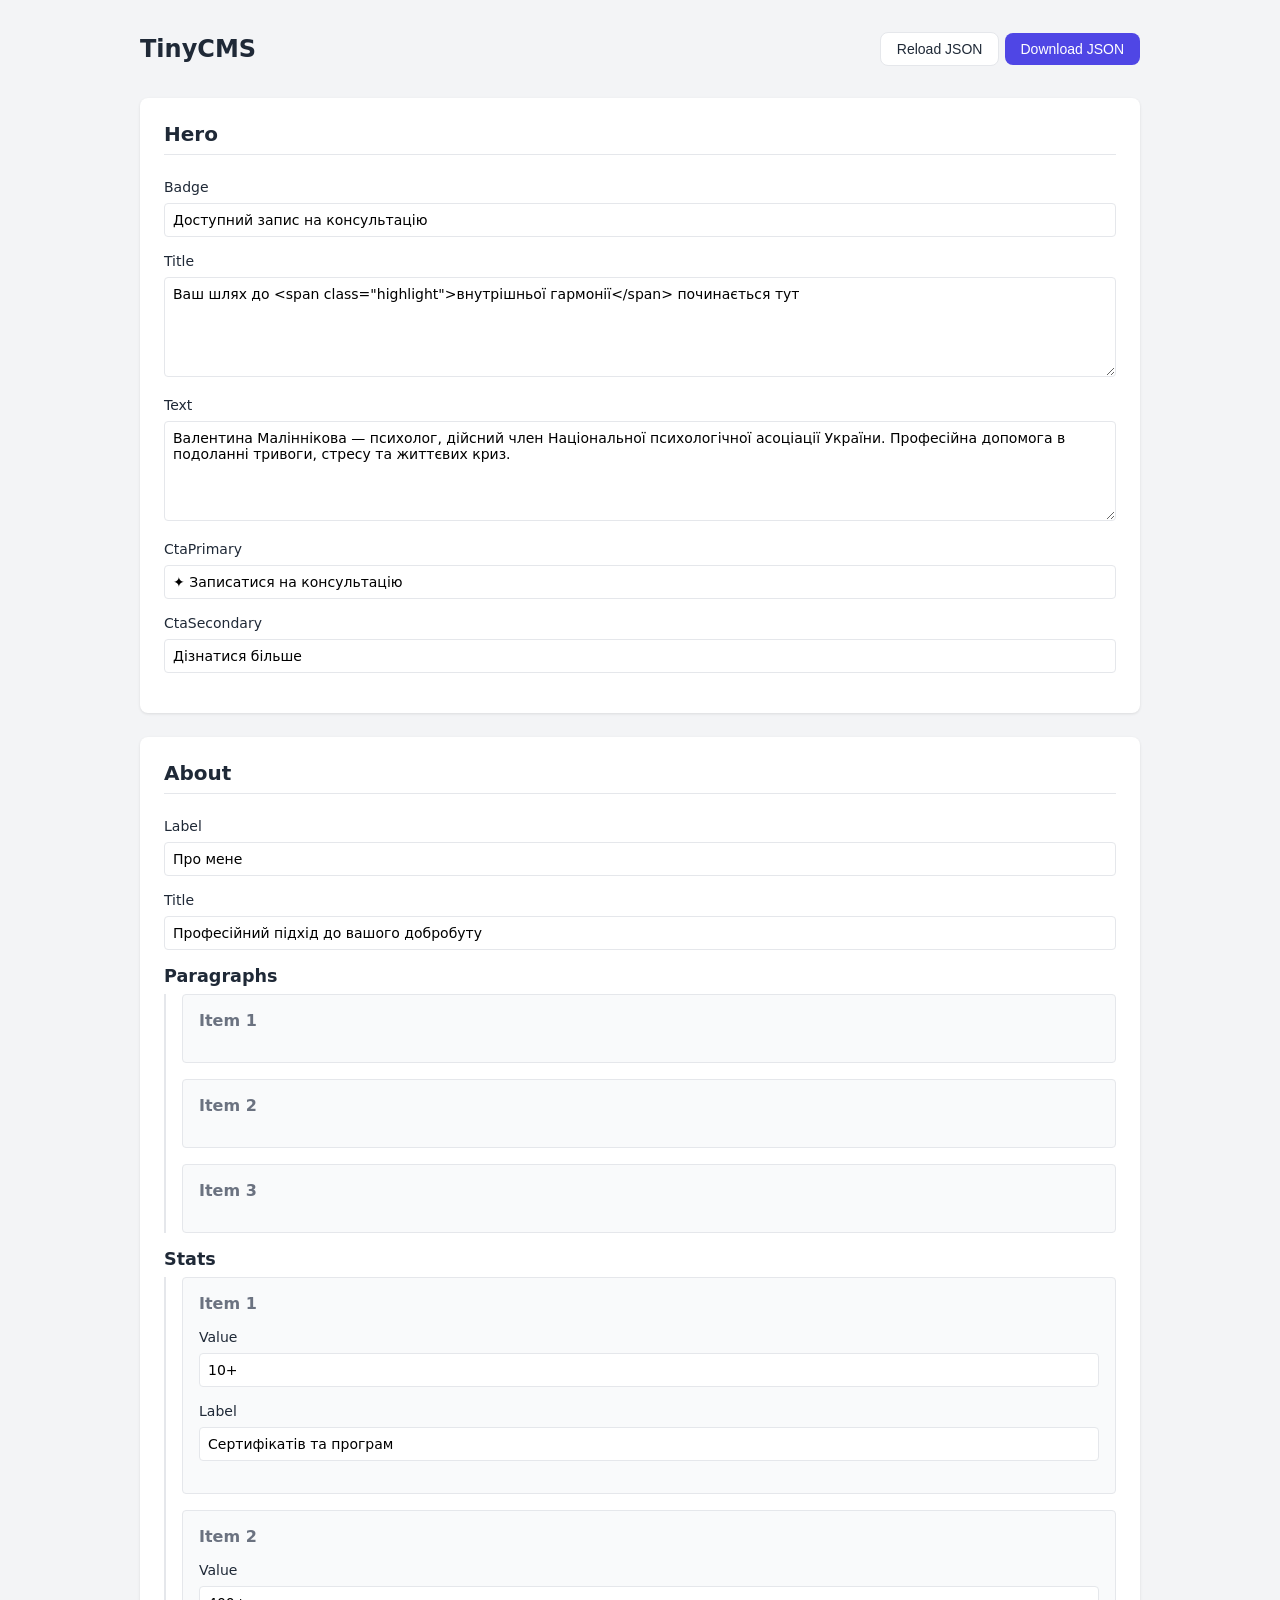
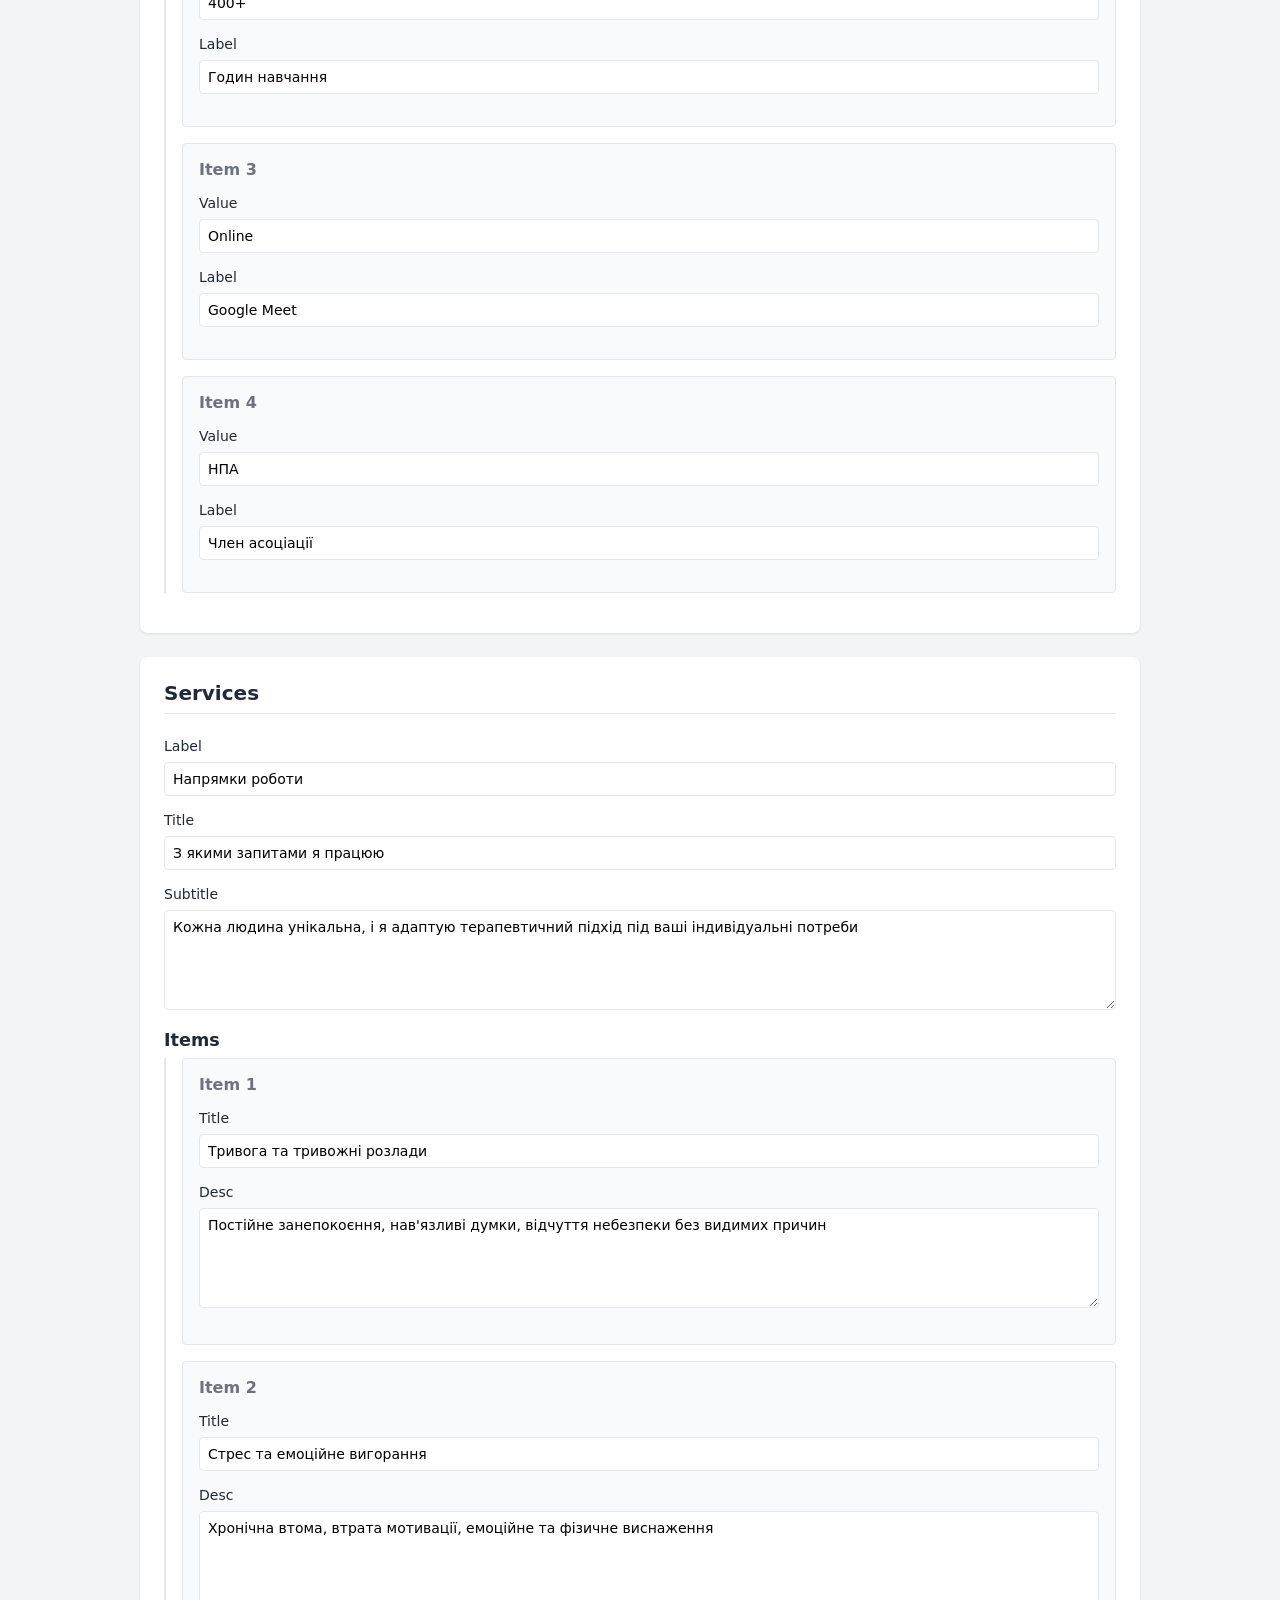
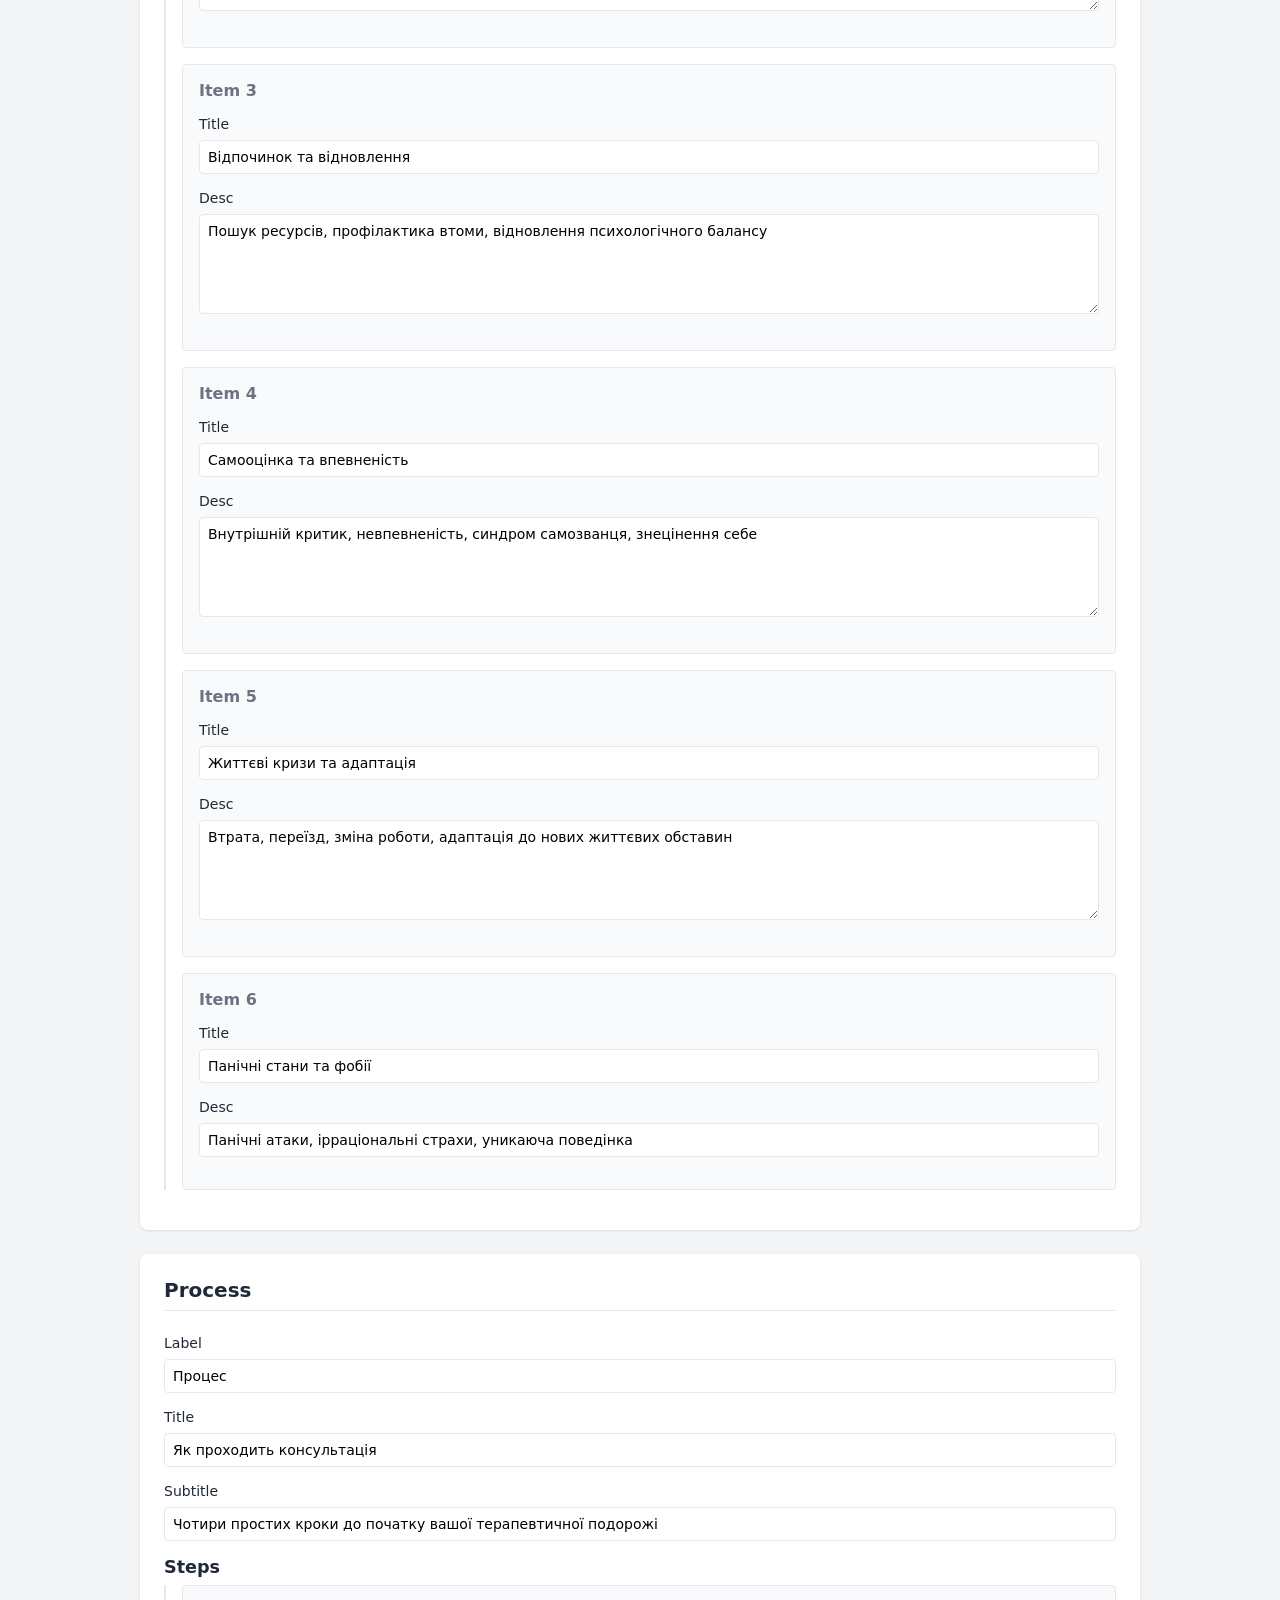
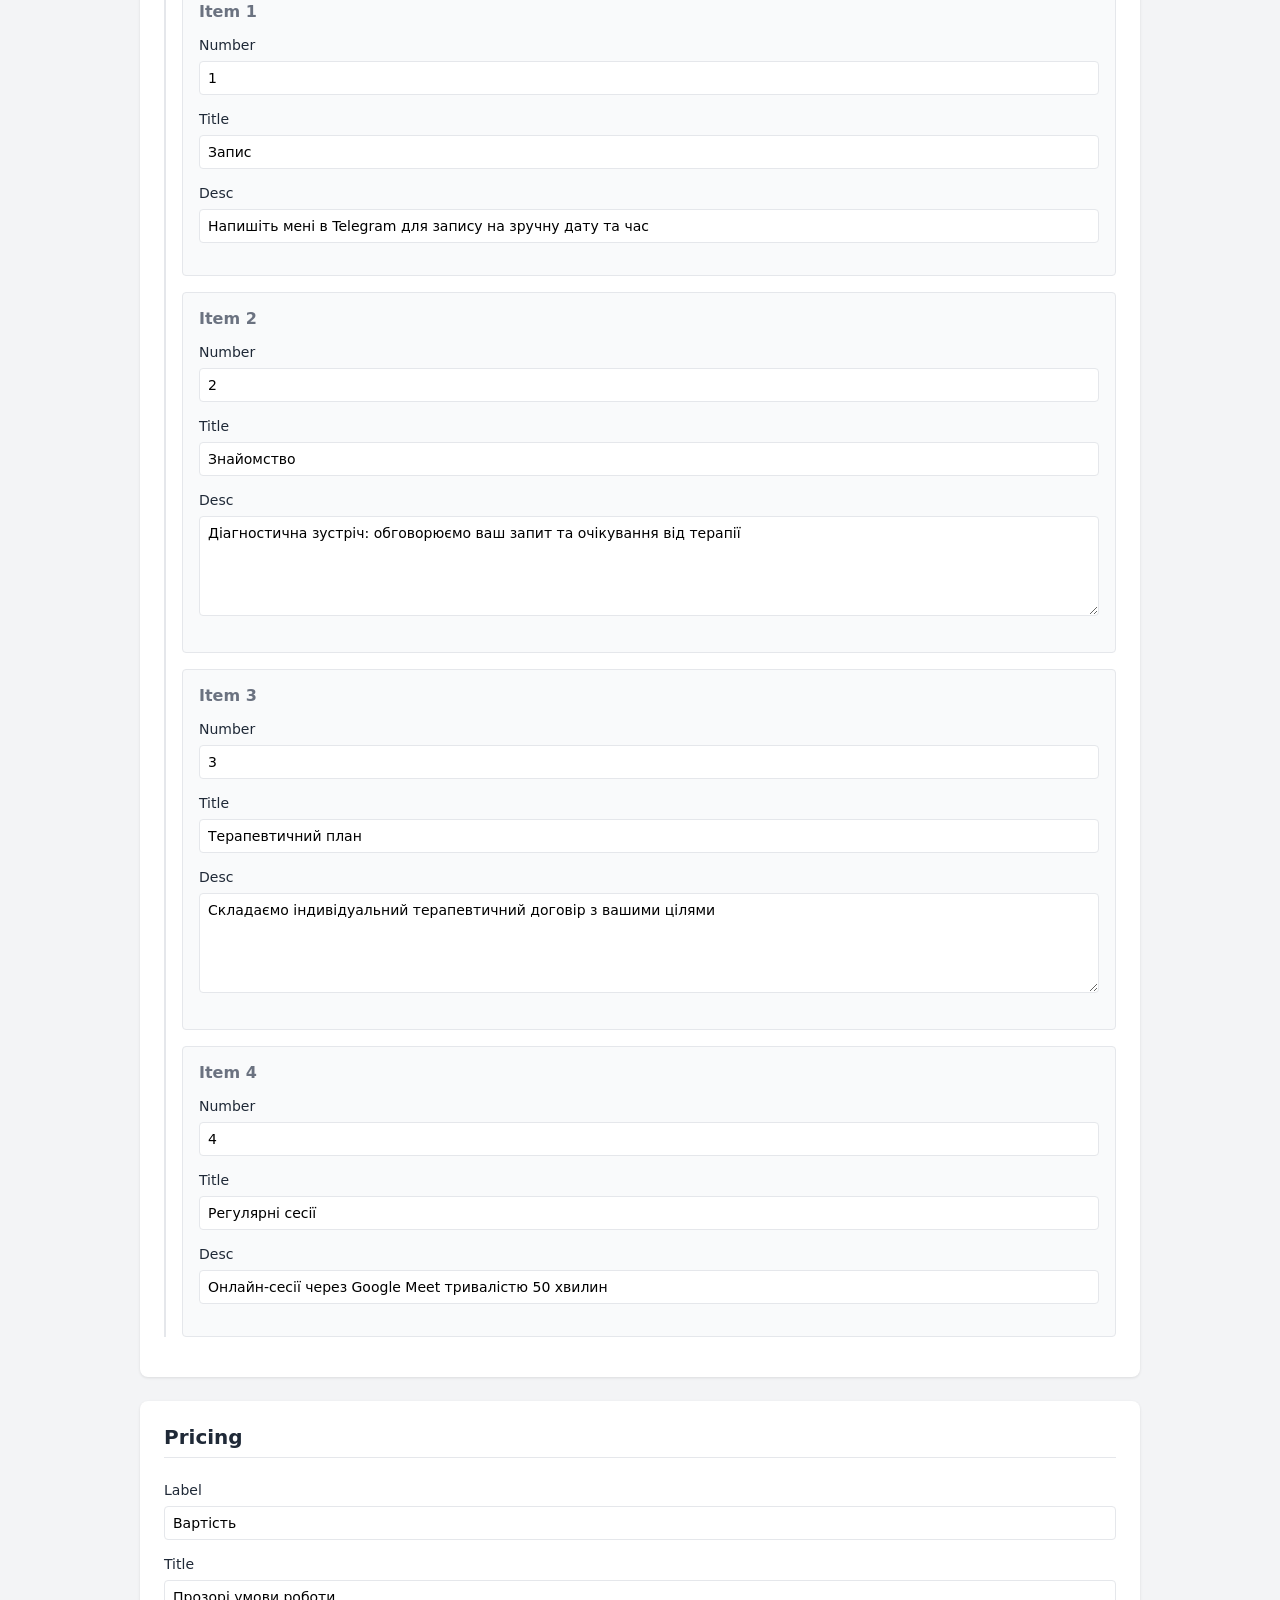
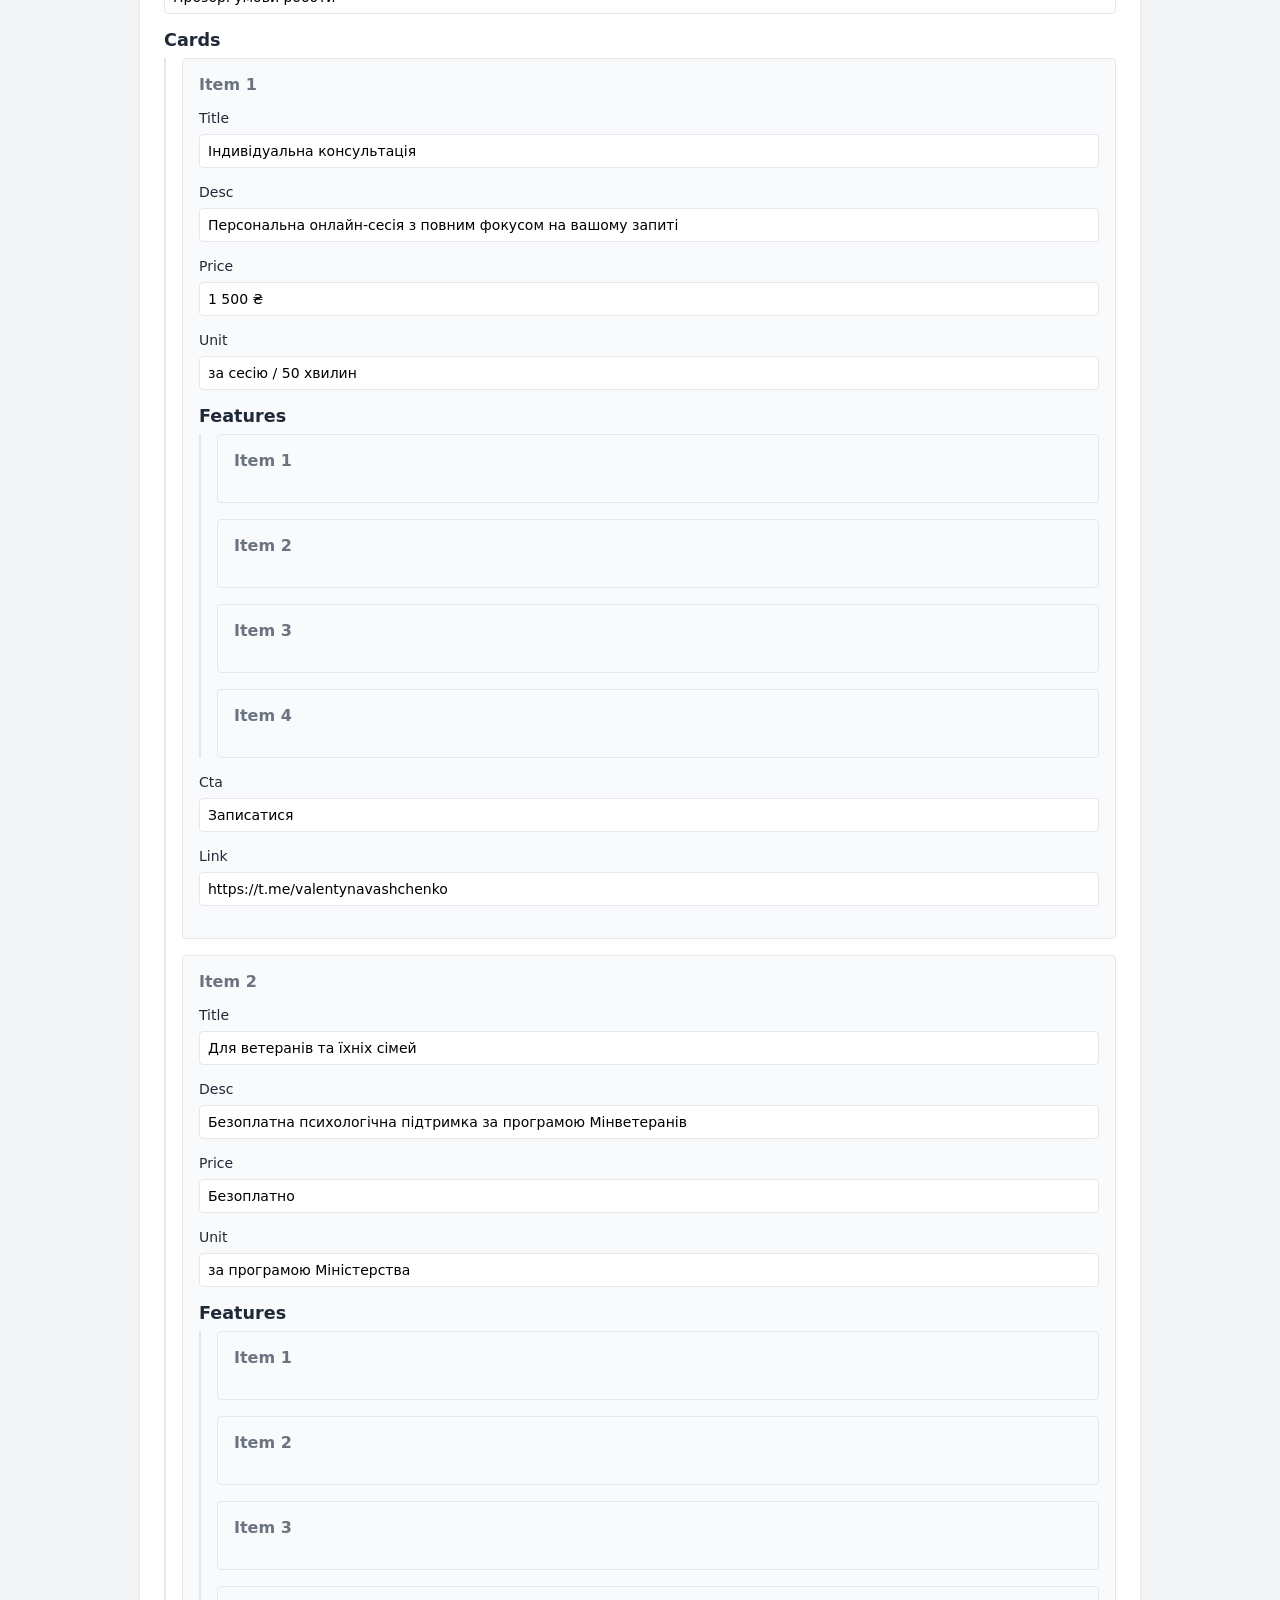
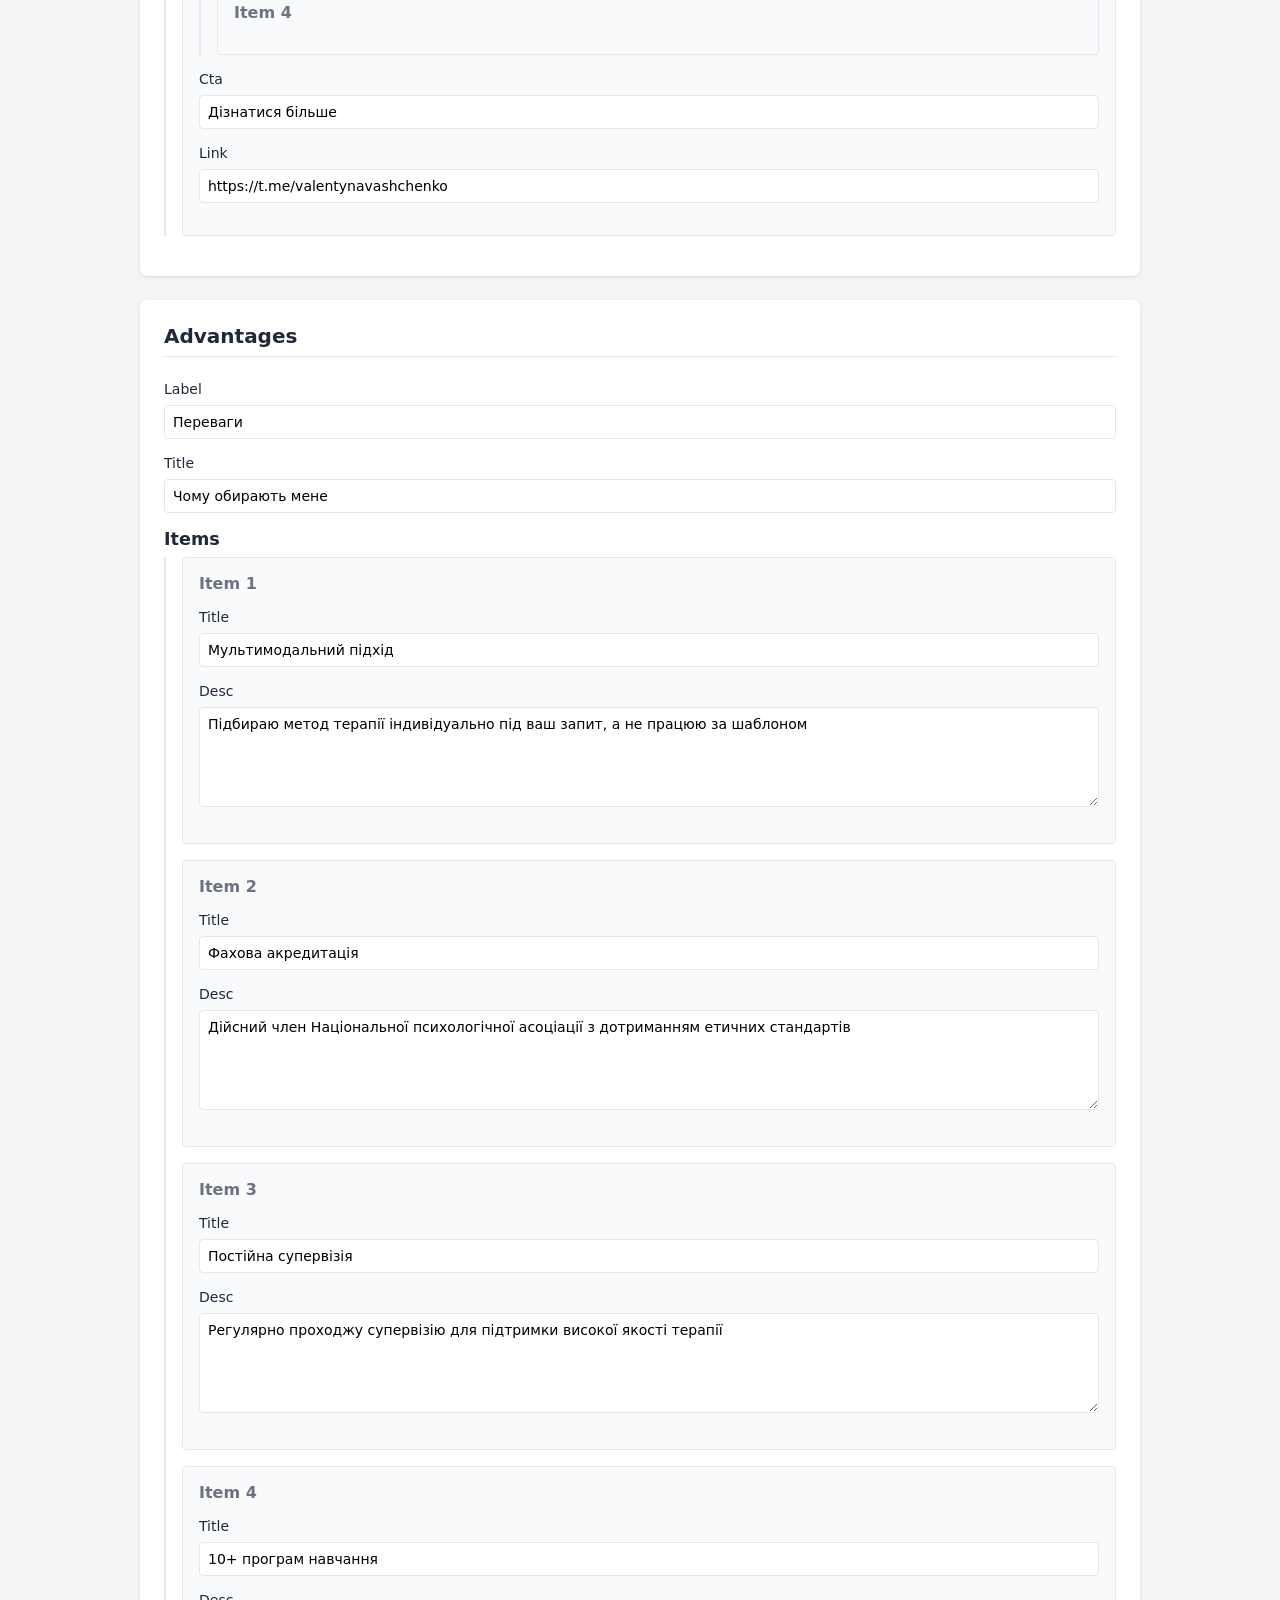
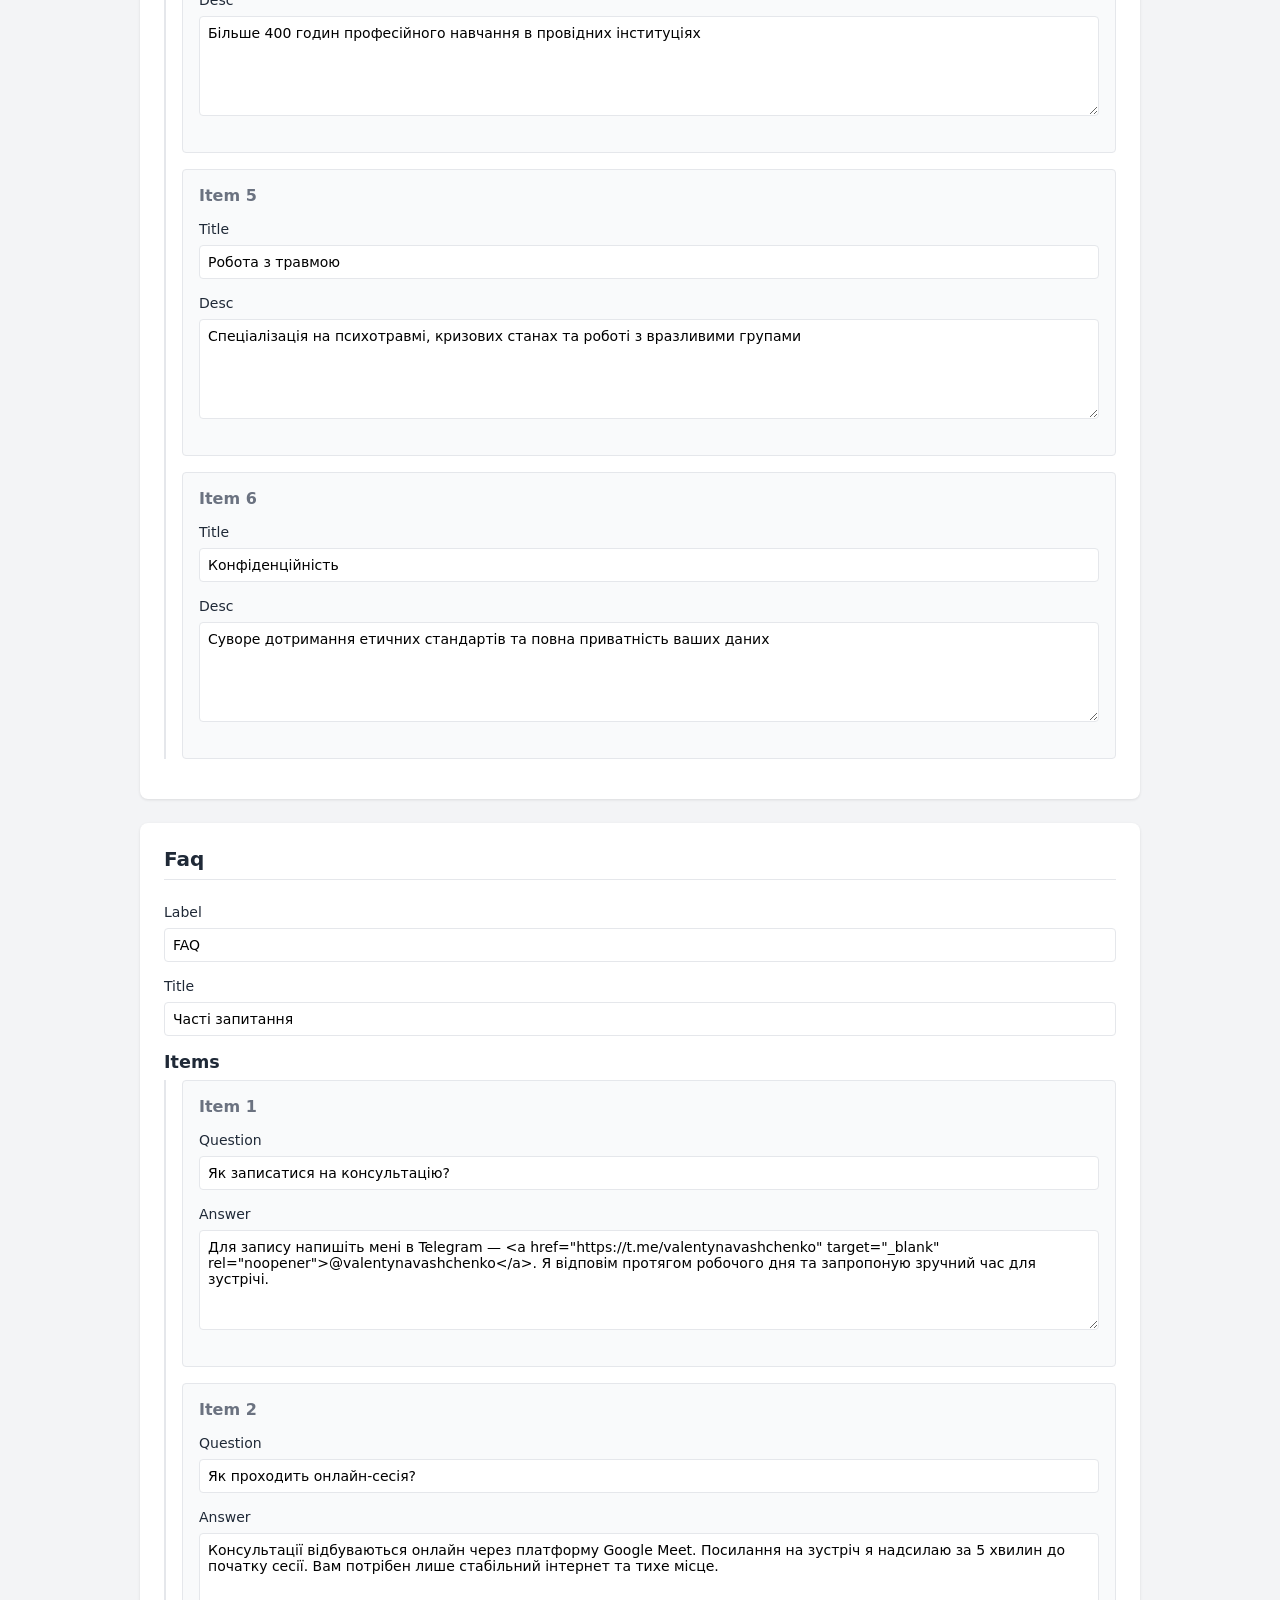
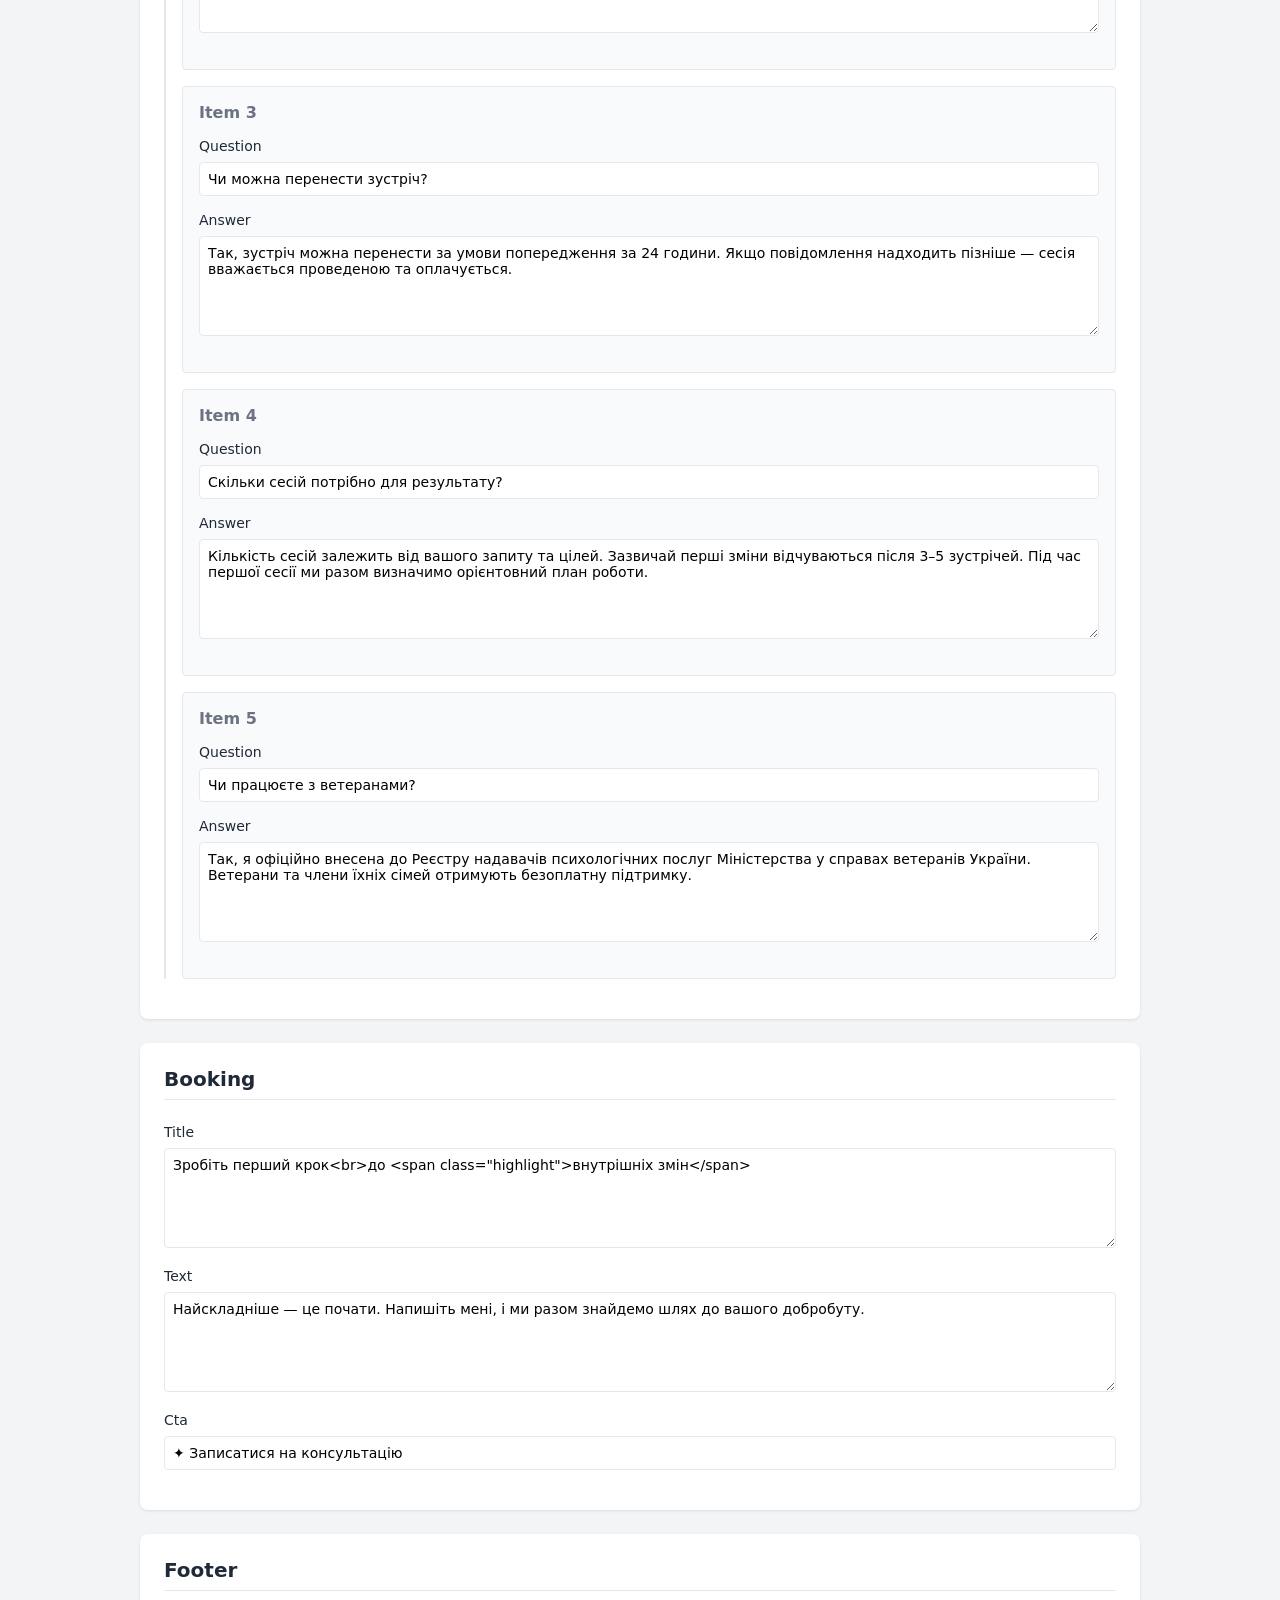
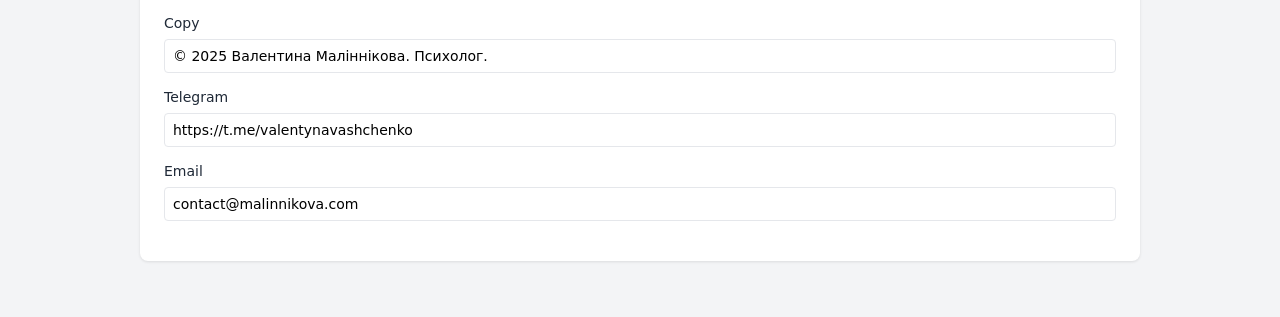
==== admin/index.html @ 7adc8af8 "feat: integrate TinyCMS and extract content to JSON" ====
<!DOCTYPE html>
<html lang="uk">

<head>
    <meta charset="UTF-8">
    <meta name="viewport" content="width=device-width, initial-scale=1.0">
    <title>CMS Admin Panel</title>
    <link rel="stylesheet" href="admin.css">
</head>

<body>
    <div class="admin-container">
        <header class="admin-header">
            <h1>TinyCMS</h1>
            <div class="actions">
                <button id="btnLoad" class="btn btn-secondary">Reload JSON</button>
                <button id="btnSave" class="btn btn-primary">Download JSON</button>
            </div>
        </header>

        <div id="editorContainer" class="editor-container">
            <div class="loader">Loading content...</div>
        </div>
    </div>

    <script src="admin.js"></script>
</body>

</html>
---- admin/admin.css ----
:root {
  --bg-color: #f3f4f6;
  --panel-bg: #ffffff;
  --text-main: #1f2937;
  --text-light: #6b7280;
  --primary: #4f46e5;
  --primary-hover: #4338ca;
  --border: #e5e7eb;
  --radius: 8px;
}

body {
  margin: 0;
  font-family: system-ui, -apple-system, sans-serif;
  background-color: var(--bg-color);
  color: var(--text-main);
}

.admin-container {
  max-width: 1000px;
  margin: 0 auto;
  padding: 2rem;
}

.admin-header {
  display: flex;
  justify-content: space-between;
  align-items: center;
  margin-bottom: 2rem;
}

.admin-header h1 {
  margin: 0;
  font-size: 1.5rem;
}

.btn {
  padding: 0.5rem 1rem;
  border: none;
  border-radius: var(--radius);
  font-size: 0.875rem;
  font-weight: 500;
  cursor: pointer;
  transition: all 0.2s;
}

.btn-primary {
  background-color: var(--primary);
  color: white;
}

.btn-primary:hover {
  background-color: var(--primary-hover);
}

.btn-secondary {
  background-color: white;
  border: 1px solid var(--border);
  color: var(--text-main);
}

.btn-secondary:hover {
  background-color: #f9fafb;
}

.editor-section {
  background: var(--panel-bg);
  border-radius: var(--radius);
  padding: 1.5rem;
  margin-bottom: 1.5rem;
  box-shadow: 0 1px 3px rgba(0,0,0,0.1);
}

.editor-section h2 {
  margin-top: 0;
  margin-bottom: 1.5rem;
  padding-bottom: 0.5rem;
  border-bottom: 1px solid var(--border);
  font-size: 1.25rem;
  text-transform: capitalize;
}

.form-group {
  margin-bottom: 1rem;
}

.form-group label {
  display: block;
  font-size: 0.875rem;
  font-weight: 500;
  margin-bottom: 0.5rem;
  color: var(--text-main);
  text-transform: capitalize;
}

.form-control {
  width: 100%;
  padding: 0.5rem;
  border: 1px solid var(--border);
  border-radius: 4px;
  font-family: inherit;
  font-size: 0.875rem;
  box-sizing: border-box;
}

.form-control:focus {
  outline: none;
  border-color: var(--primary);
  box-shadow: 0 0 0 2px rgba(79, 70, 229, 0.2);
}

textarea.form-control {
  min-height: 100px;
  resize: vertical;
}

.array-container {
  border-left: 2px solid var(--border);
  padding-left: 1rem;
  margin-bottom: 1rem;
}

.array-item {
  background: #f9fafb;
  padding: 1rem;
  border-radius: 4px;
  margin-bottom: 1rem;
  border: 1px solid var(--border);
}

.array-item h3 {
  margin-top: 0;
  font-size: 1rem;
  color: var(--text-light);
}

.loader {
  text-align: center;
  padding: 3rem;
  color: var(--text-light);
}
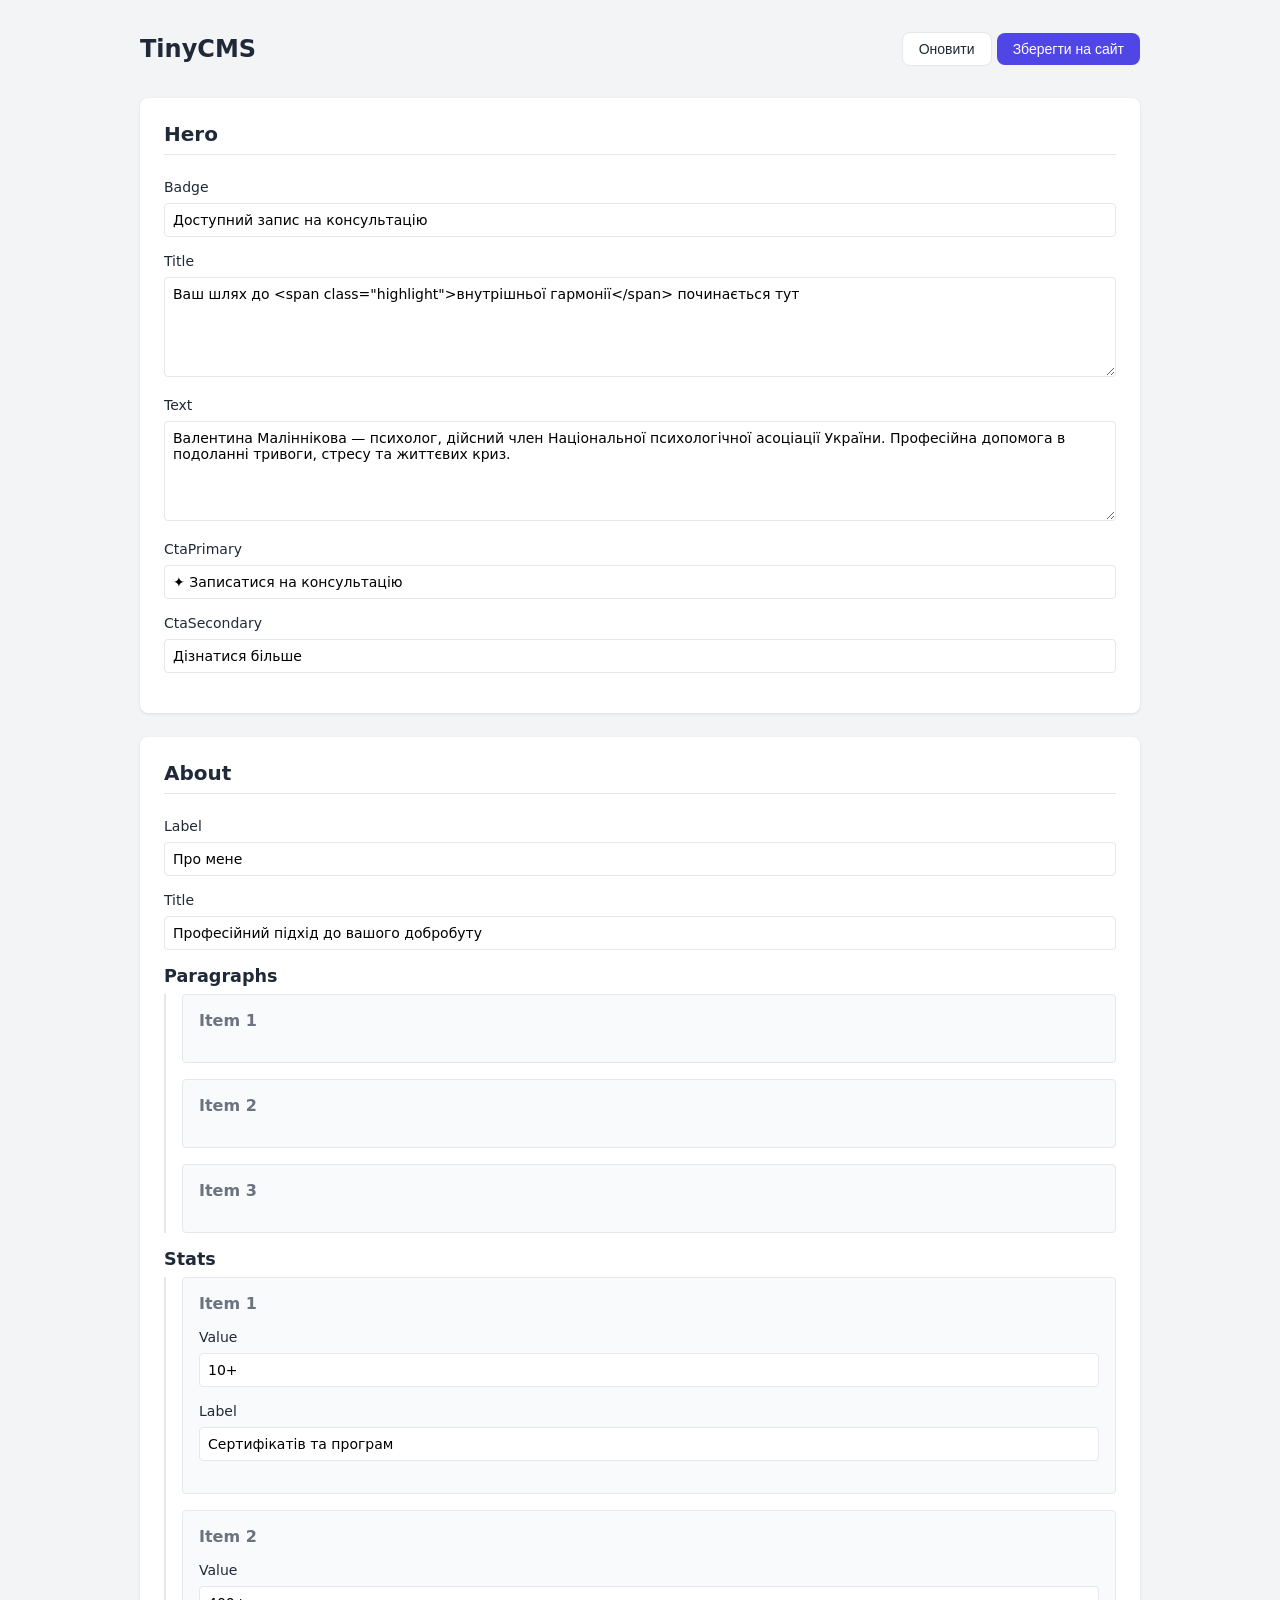
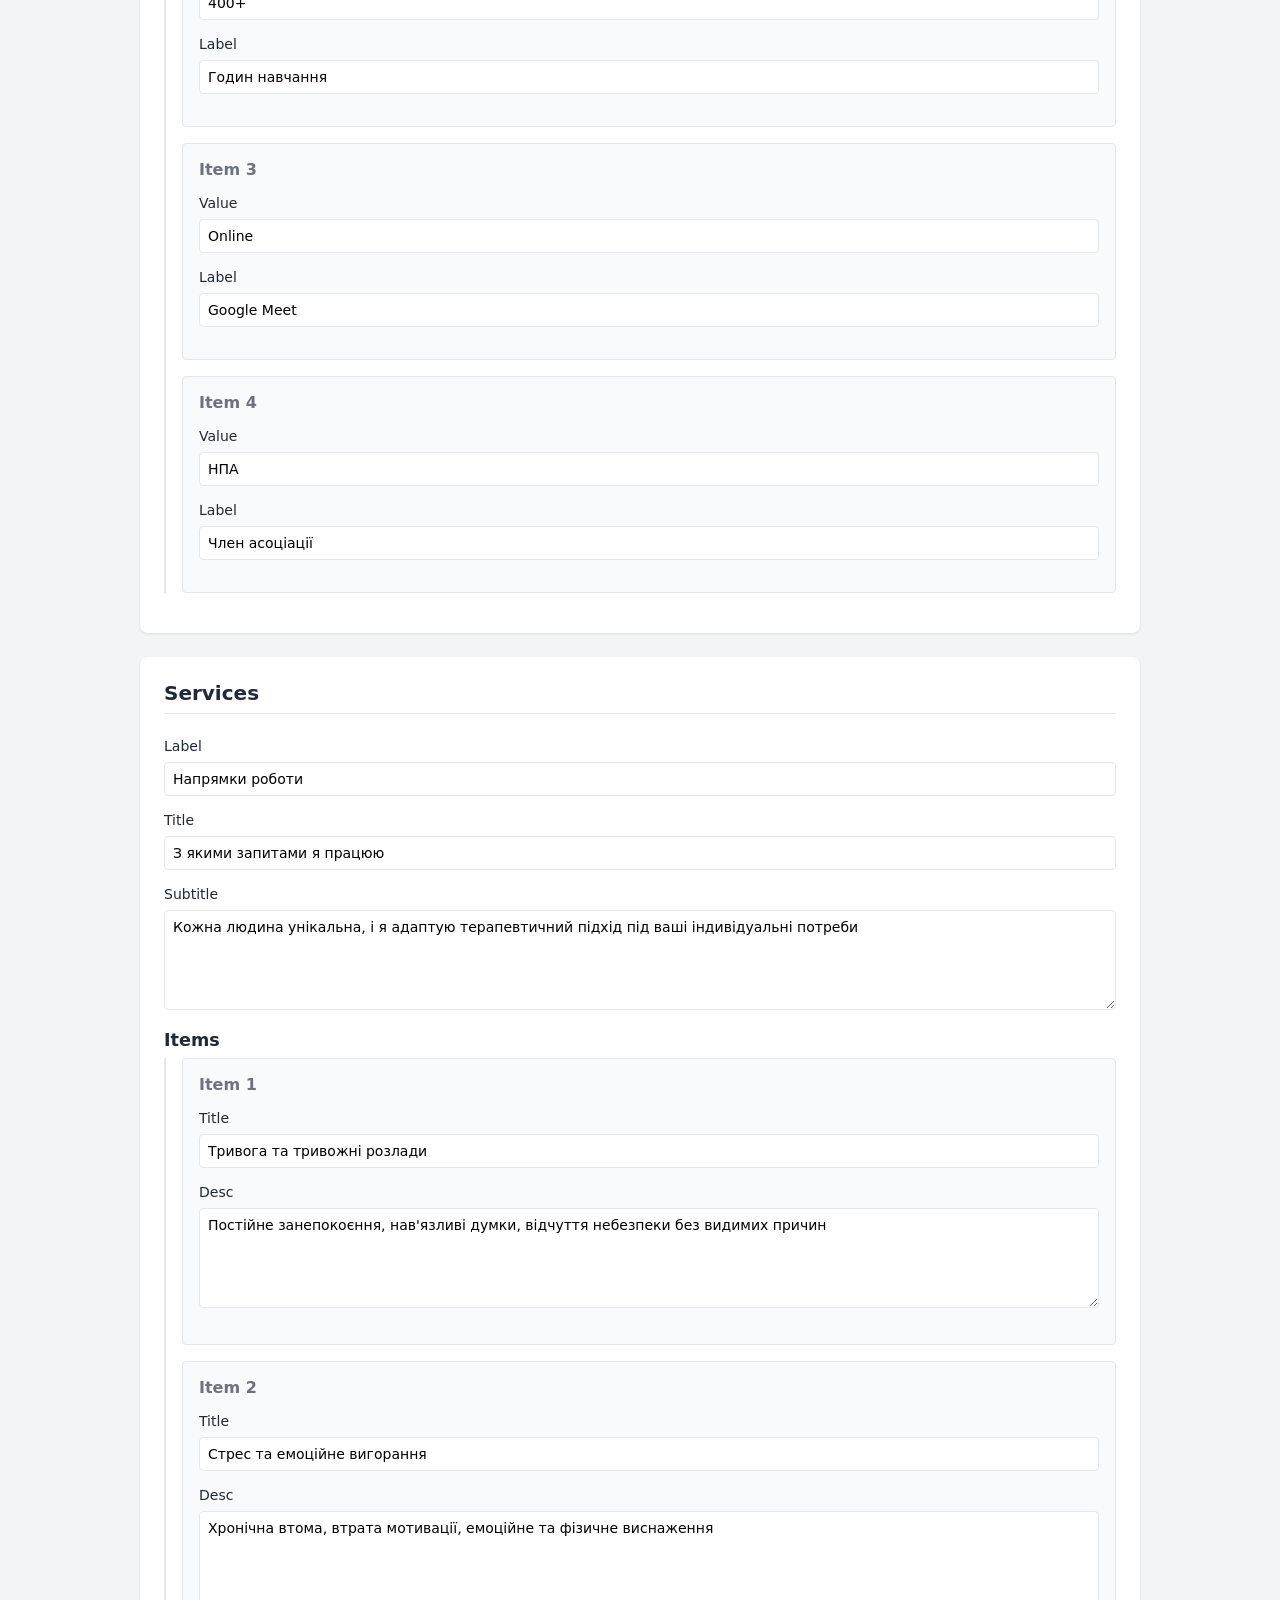
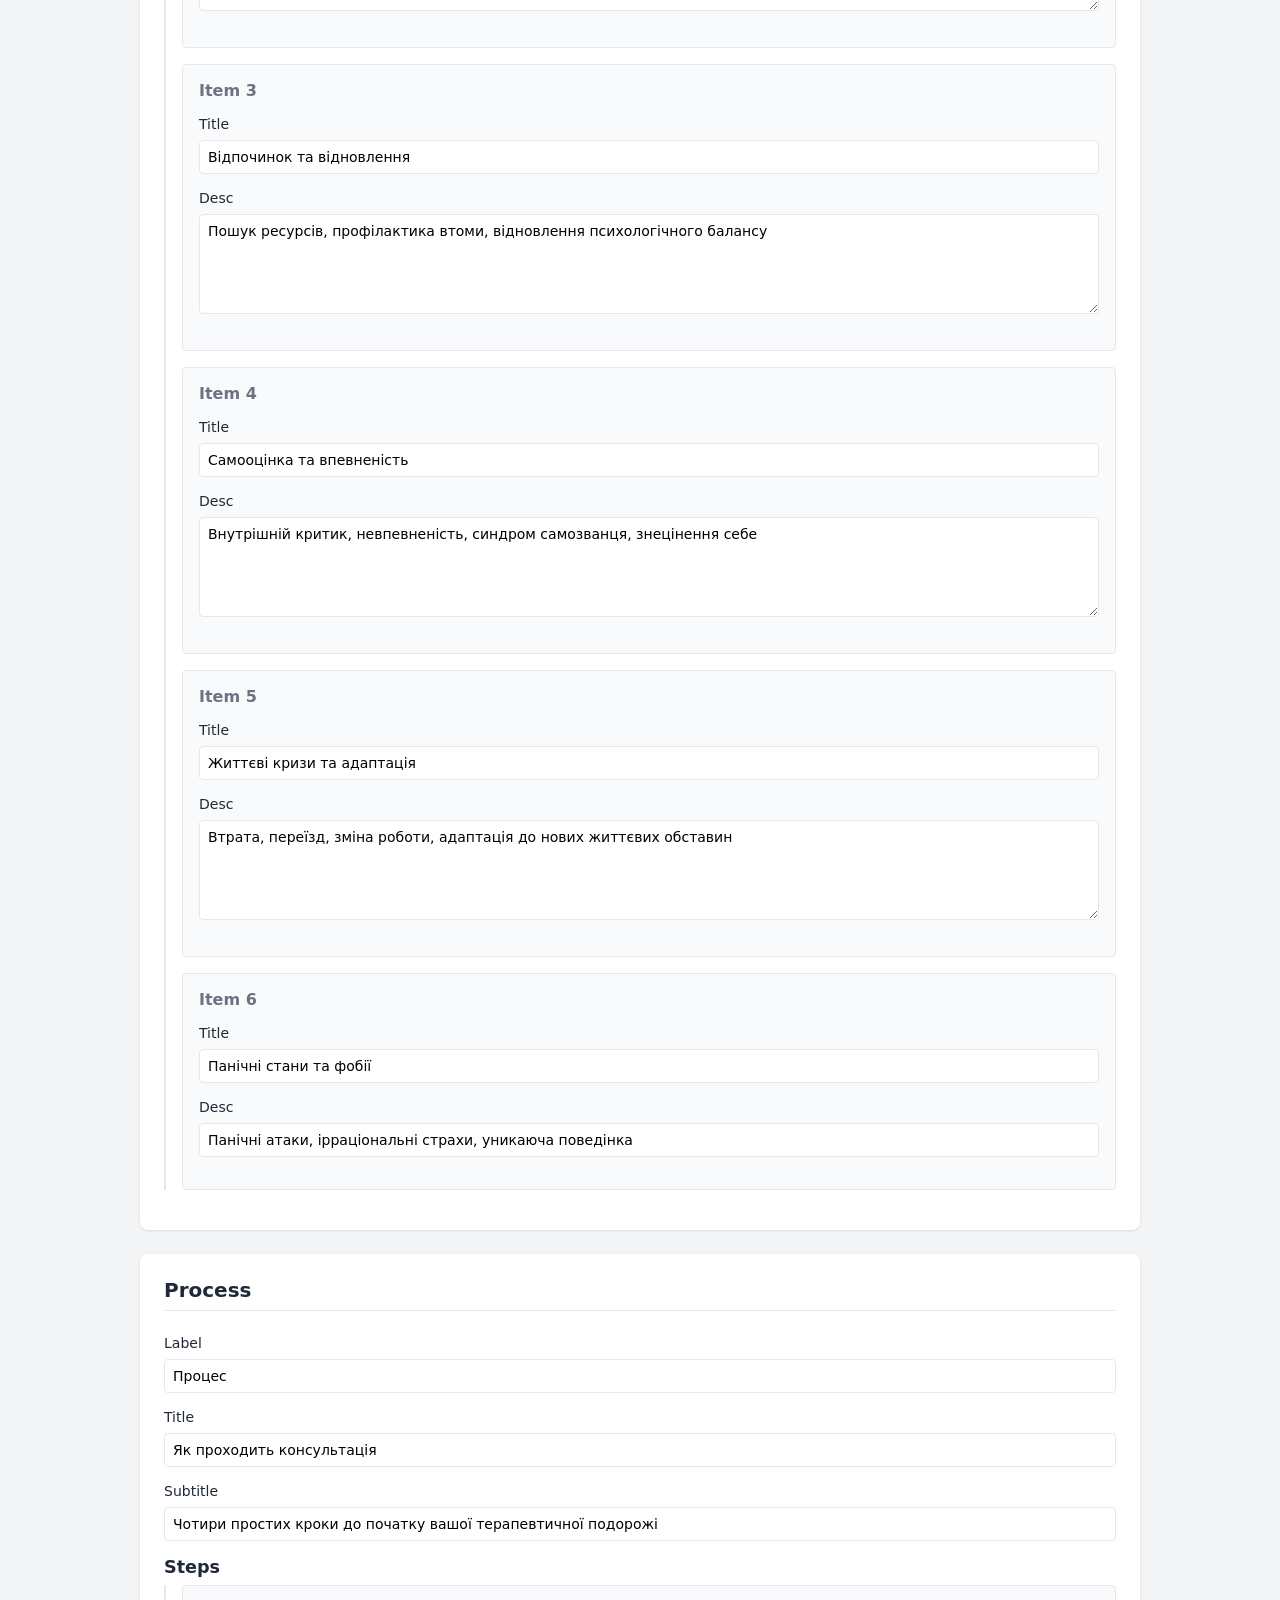
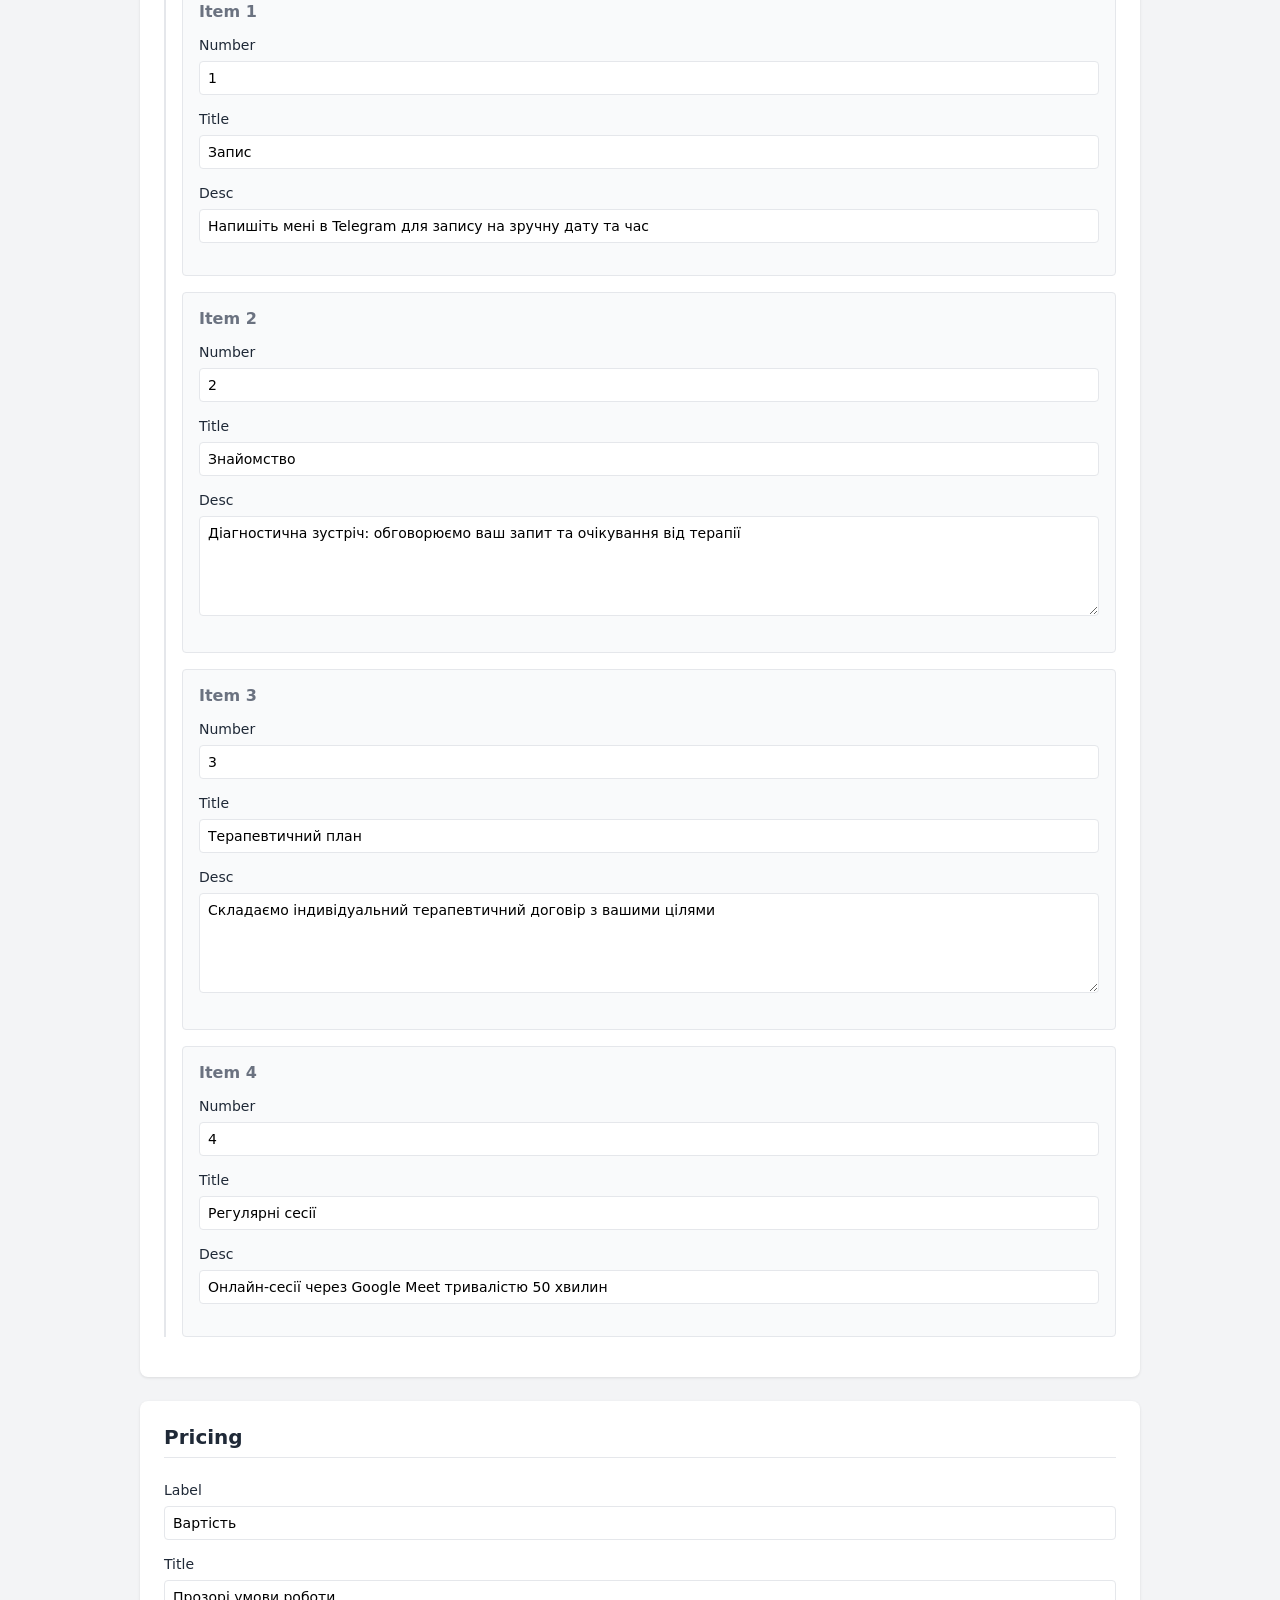
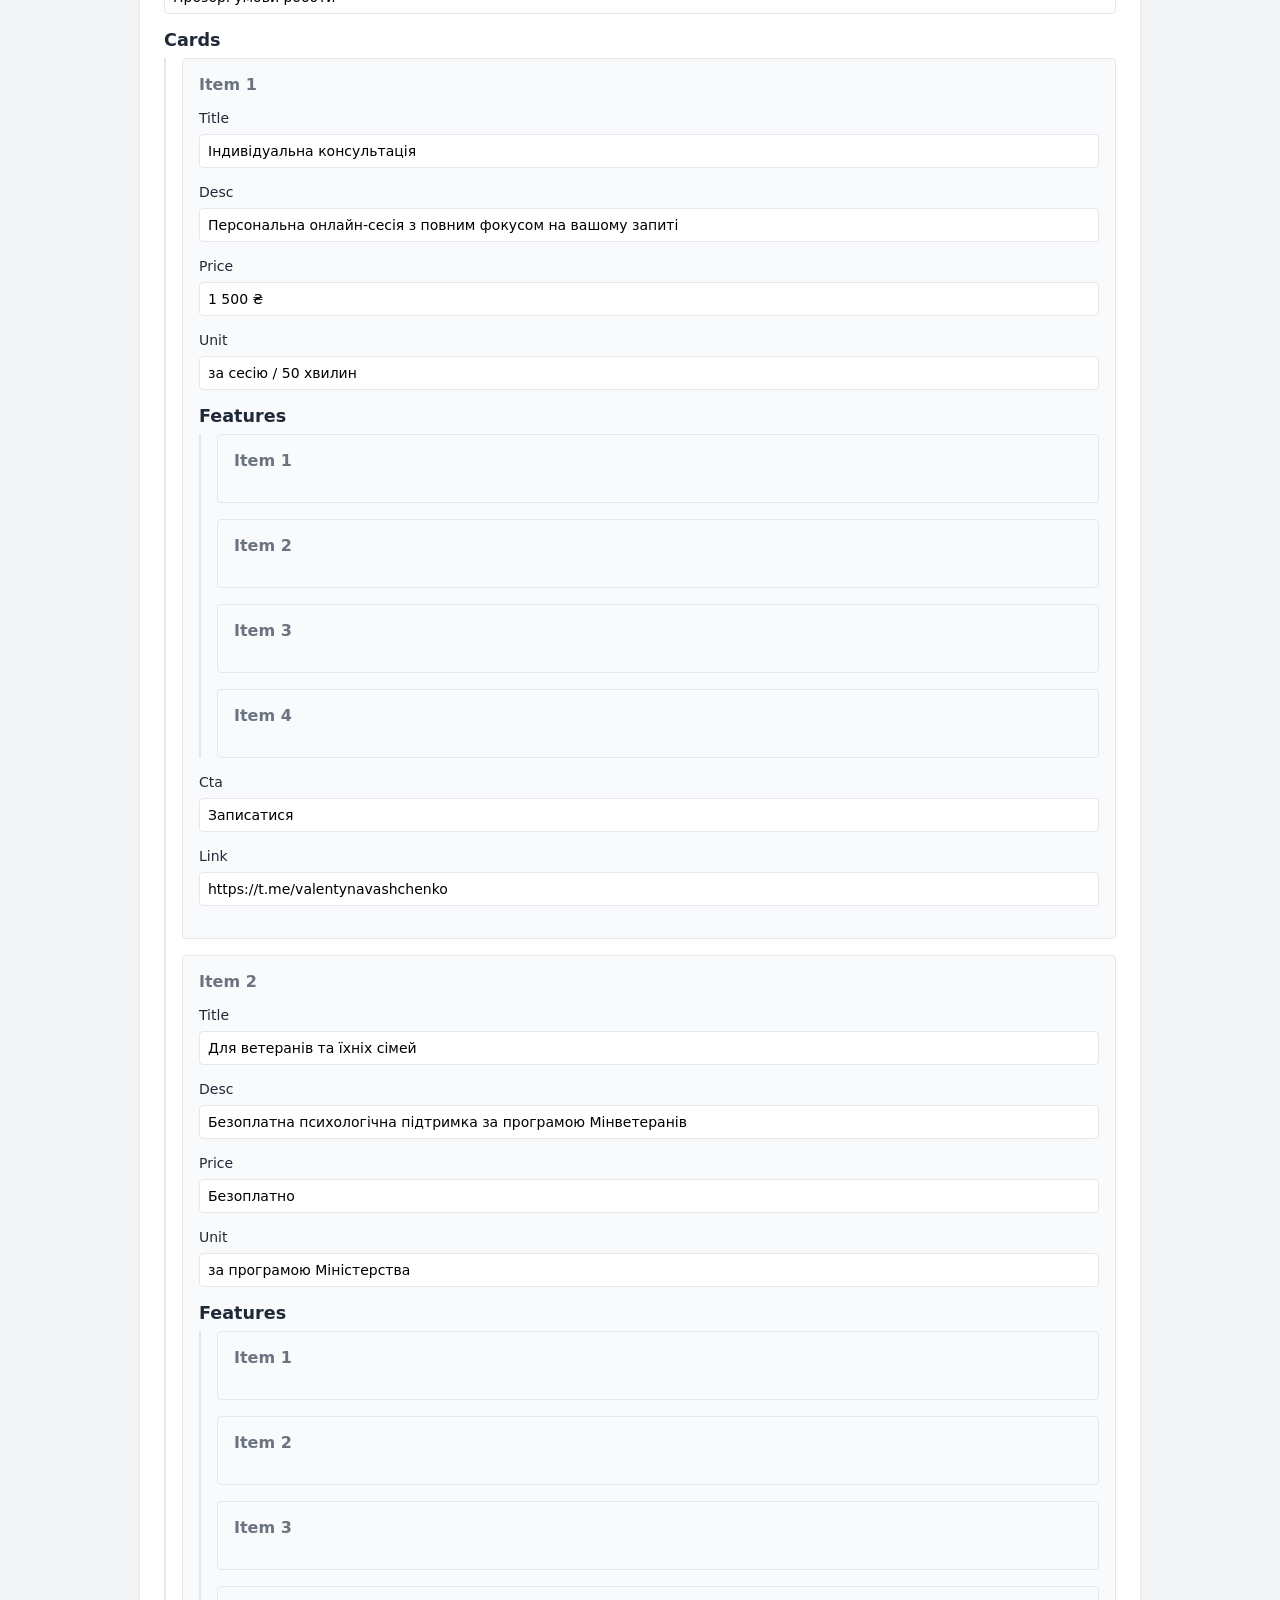
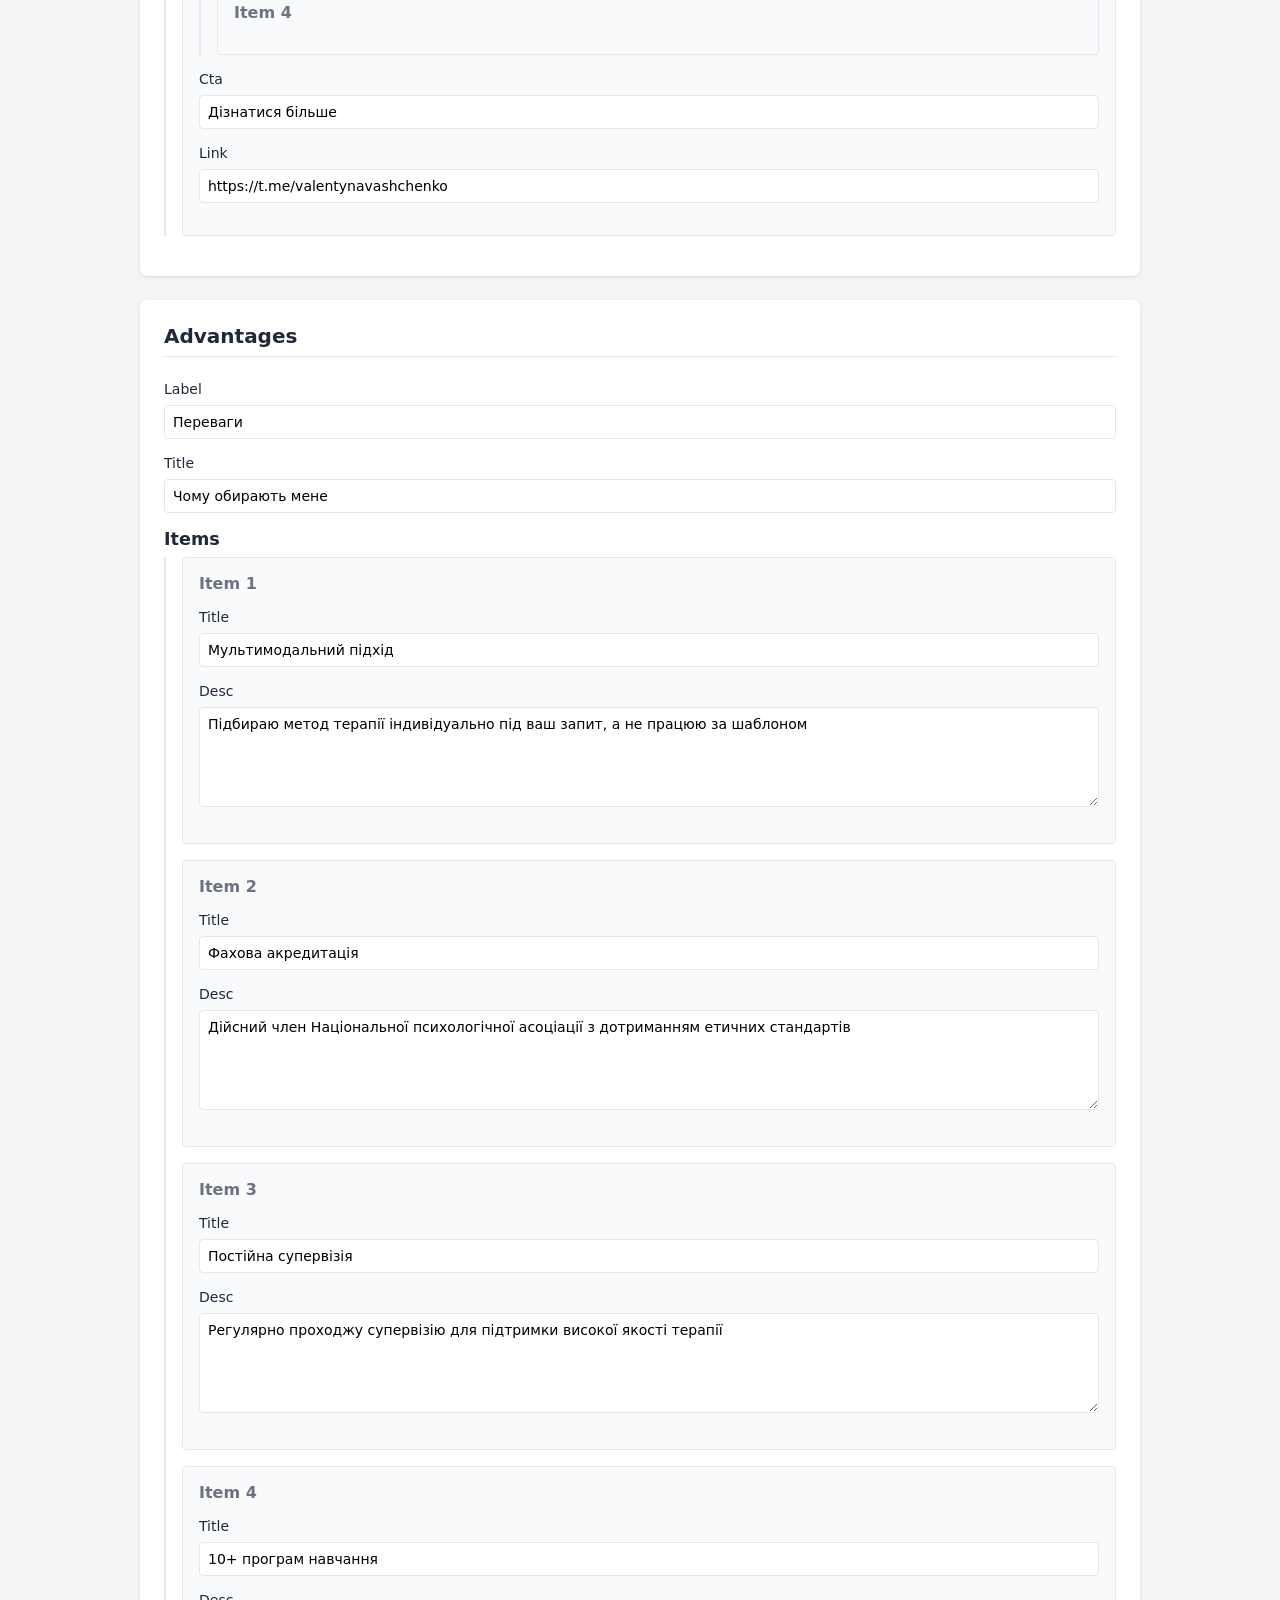
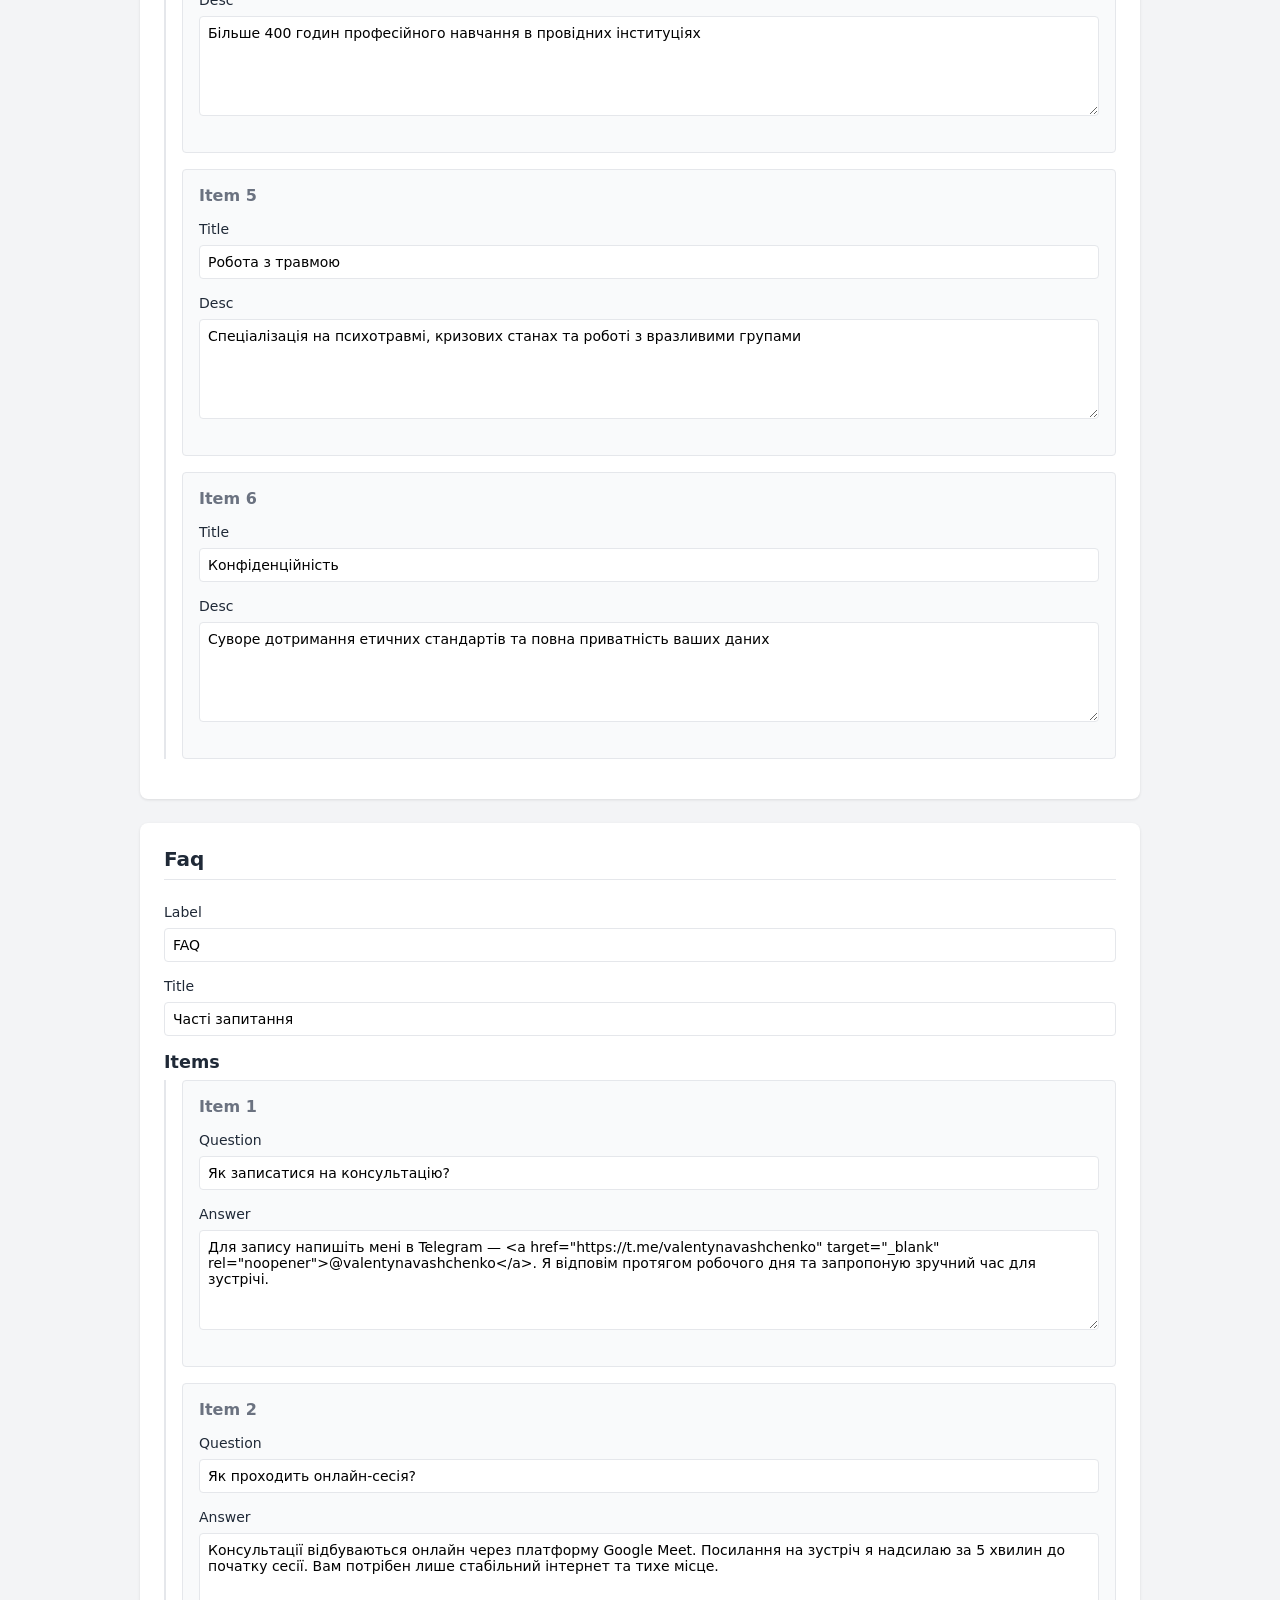
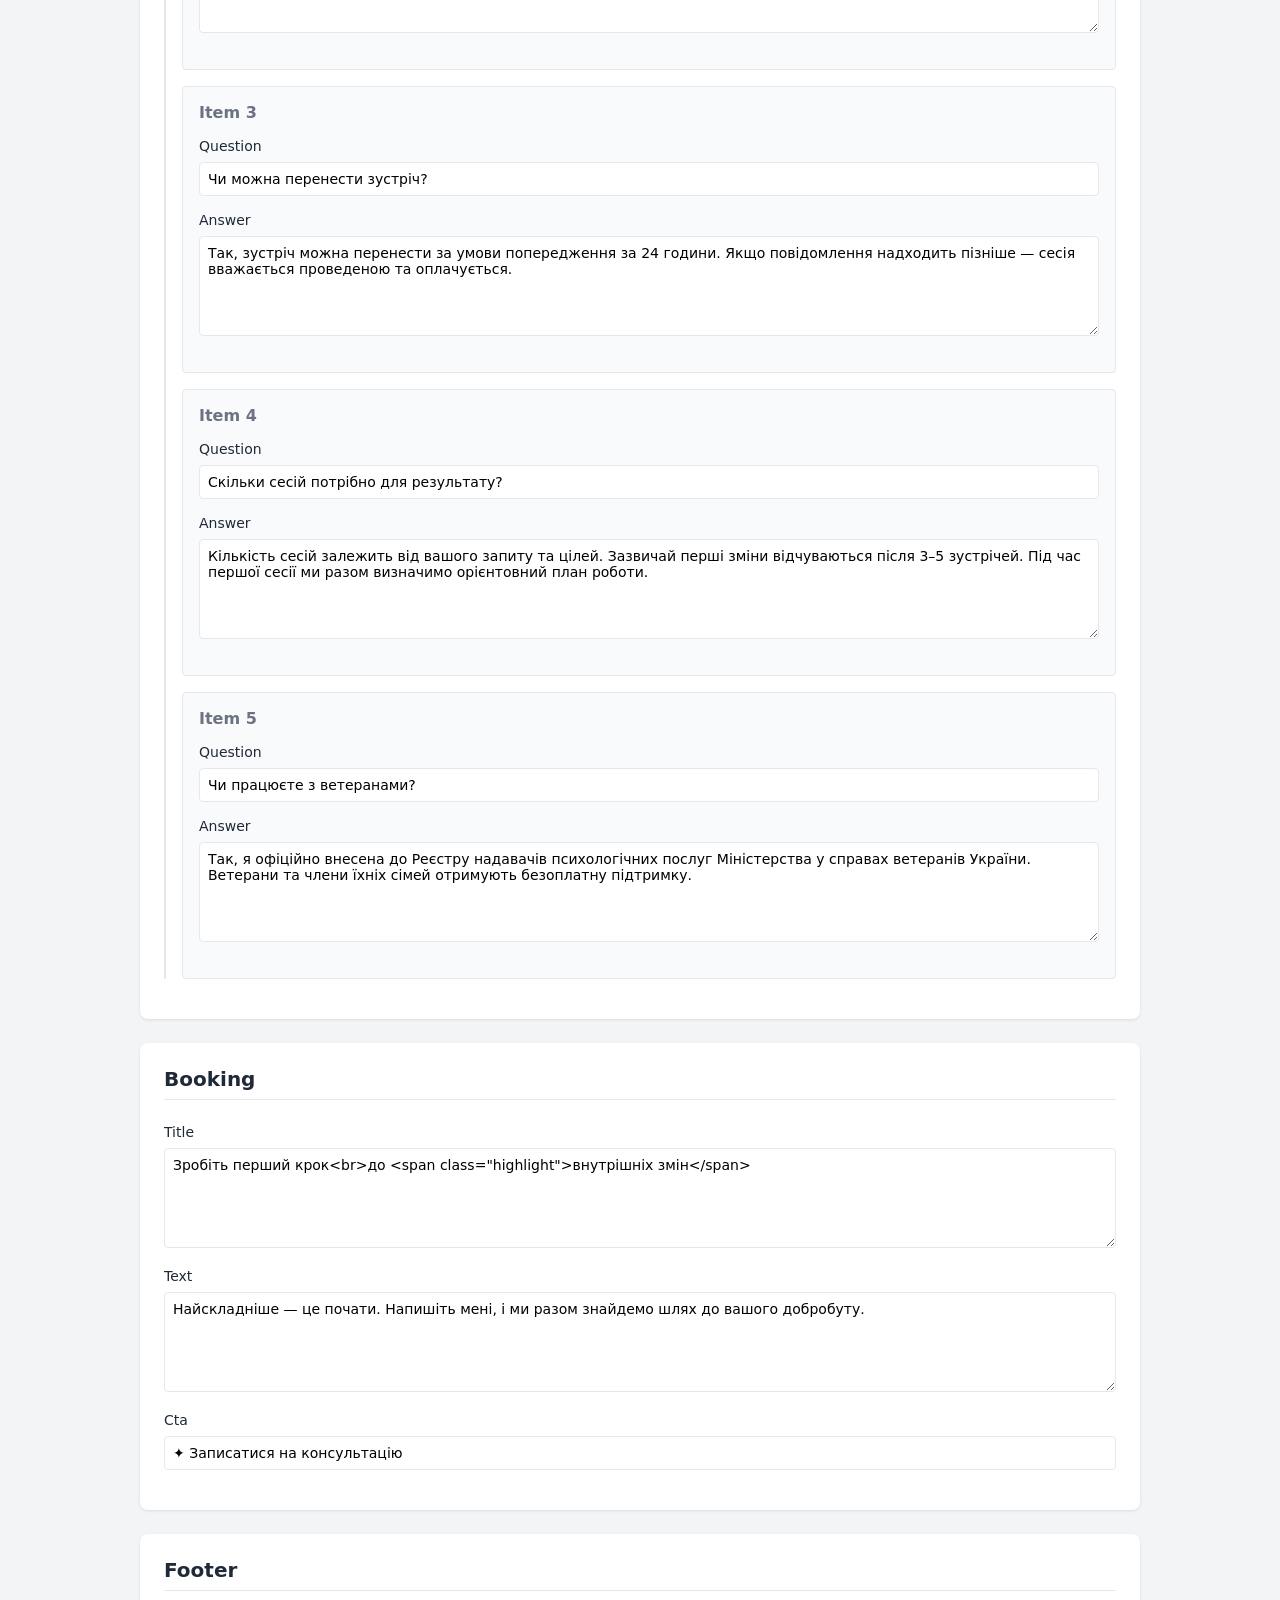
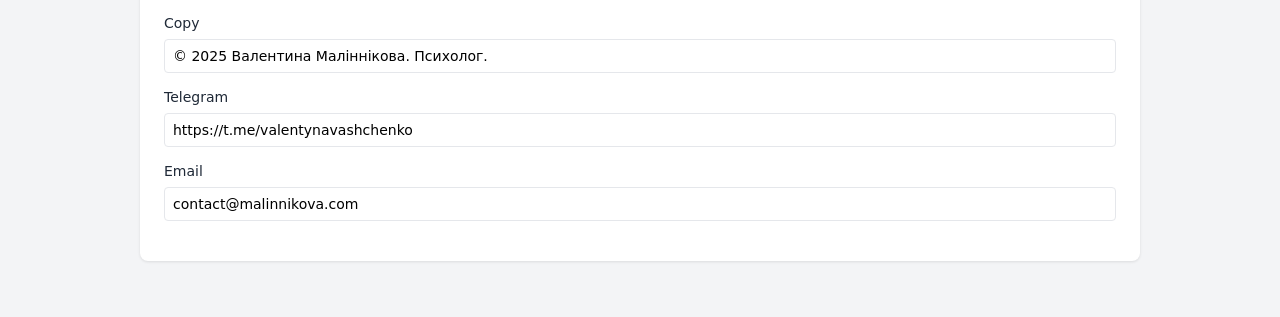
==== commit 8ddc4e05: "feat: setup save.php for server saving and update admin UI" ====
--- a/admin/index.html
+++ b/admin/index.html
@@ -13,8 +13,8 @@
         <header class="admin-header">
             <h1>TinyCMS</h1>
             <div class="actions">
-                <button id="btnLoad" class="btn btn-secondary">Reload JSON</button>
-                <button id="btnSave" class="btn btn-primary">Download JSON</button>
+                <button id="btnLoad" class="btn btn-secondary">Оновити</button>
+                <button id="btnSave" class="btn btn-primary">Зберегти на сайт</button>
             </div>
         </header>
 
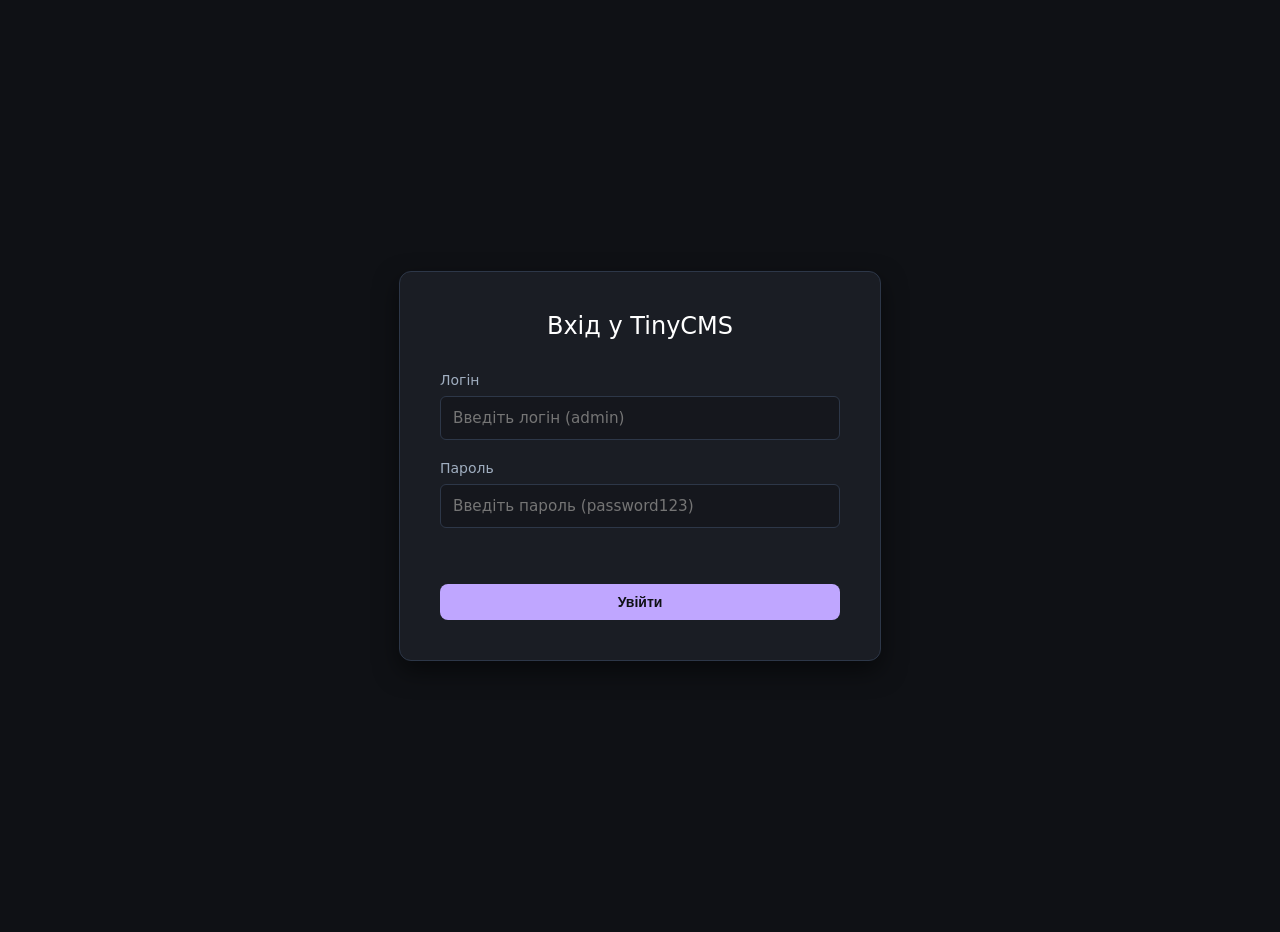
==== commit 75efa4ce: "style: dark theme and generic JS login form for admin" ====
--- a/admin/index.html
+++ b/admin/index.html
@@ -9,10 +9,31 @@
 </head>
 
 <body>
-    <div class="admin-container">
+    <div class="login-container" id="loginContainer">
+        <div class="login-card">
+            <h2>Вхід у TinyCMS</h2>
+            <form id="loginForm">
+                <div class="form-group">
+                    <label>Логін</label>
+                    <input type="text" id="loginUsername" class="form-control" placeholder="Введіть логін (admin)"
+                        required>
+                </div>
+                <div class="form-group">
+                    <label>Пароль</label>
+                    <input type="password" id="loginPassword" class="form-control"
+                        placeholder="Введіть пароль (password123)" required>
+                </div>
+                <div id="loginError" class="login-error"></div>
+                <button type="submit" class="btn btn-primary" style="width: 100%;">Увійти</button>
+            </form>
+        </div>
+    </div>
+
+    <div class="admin-container" id="adminContainer" style="display: none;">
         <header class="admin-header">
             <h1>TinyCMS</h1>
             <div class="actions">
+                <button id="btnLogout" class="btn btn-secondary">Вийти</button>
                 <button id="btnLoad" class="btn btn-secondary">Оновити</button>
                 <button id="btnSave" class="btn btn-primary">Зберегти на сайт</button>
             </div>
--- a/admin/admin.css
+++ b/admin/admin.css
@@ -1,12 +1,14 @@
 :root {
-  --bg-color: #f3f4f6;
-  --panel-bg: #ffffff;
-  --text-main: #1f2937;
-  --text-light: #6b7280;
-  --primary: #4f46e5;
-  --primary-hover: #4338ca;
-  --border: #e5e7eb;
-  --radius: 8px;
+  --bg-color: #0F1115;
+  --panel-bg: #1A1D24;
+  --text-main: #FFFFFF;
+  --text-light: #A0AEC0;
+  --primary: #BFA6FF;
+  --primary-hover: #8B9CFF;
+  --primary-text: #0F1115;
+  --border: #2D3748;
+  --radius: 12px;
+  --error: #FF6B6B;
 }
 
 body {
@@ -14,6 +16,39 @@
   font-family: system-ui, -apple-system, sans-serif;
   background-color: var(--bg-color);
   color: var(--text-main);
+}
+
+.login-container {
+  display: flex;
+  align-items: center;
+  justify-content: center;
+  min-height: 100vh;
+  padding: 1rem;
+}
+
+.login-card {
+  background: var(--panel-bg);
+  padding: 2.5rem;
+  border-radius: var(--radius);
+  box-shadow: 0 10px 25px rgba(0, 0, 0, 0.5);
+  width: 100%;
+  max-width: 400px;
+  border: 1px solid var(--border);
+}
+
+.login-card h2 {
+  margin-top: 0;
+  margin-bottom: 2rem;
+  text-align: center;
+  font-weight: 500;
+}
+
+.login-error {
+  color: var(--error);
+  font-size: 0.875rem;
+  margin-bottom: 1rem;
+  text-align: center;
+  min-height: 20px;
 }
 
 .admin-container {
@@ -34,19 +69,24 @@
   font-size: 1.5rem;
 }
 
+.actions {
+  display: flex;
+  gap: 0.5rem;
+}
+
 .btn {
-  padding: 0.5rem 1rem;
+  padding: 0.6rem 1.25rem;
   border: none;
-  border-radius: var(--radius);
+  border-radius: 8px;
   font-size: 0.875rem;
-  font-weight: 500;
+  font-weight: 600;
   cursor: pointer;
   transition: all 0.2s;
 }
 
 .btn-primary {
   background-color: var(--primary);
-  color: white;
+  color: var(--primary-text);
 }
 
 .btn-primary:hover {
@@ -54,34 +94,36 @@
 }
 
 .btn-secondary {
-  background-color: white;
+  background-color: transparent;
   border: 1px solid var(--border);
   color: var(--text-main);
 }
 
 .btn-secondary:hover {
-  background-color: #f9fafb;
+  background-color: rgba(255, 255, 255, 0.05);
 }
 
 .editor-section {
   background: var(--panel-bg);
   border-radius: var(--radius);
-  padding: 1.5rem;
+  padding: 2rem;
   margin-bottom: 1.5rem;
-  box-shadow: 0 1px 3px rgba(0,0,0,0.1);
+  box-shadow: 0 4px 6px rgba(0, 0, 0, 0.3);
+  border: 1px solid var(--border);
 }
 
 .editor-section h2 {
   margin-top: 0;
   margin-bottom: 1.5rem;
-  padding-bottom: 0.5rem;
+  padding-bottom: 1rem;
   border-bottom: 1px solid var(--border);
   font-size: 1.25rem;
   text-transform: capitalize;
+  font-weight: 500;
 }
 
 .form-group {
-  margin-bottom: 1rem;
+  margin-bottom: 1.25rem;
 }
 
 .form-group label {
@@ -89,53 +131,58 @@
   font-size: 0.875rem;
   font-weight: 500;
   margin-bottom: 0.5rem;
-  color: var(--text-main);
+  color: var(--text-light);
   text-transform: capitalize;
 }
 
 .form-control {
   width: 100%;
-  padding: 0.5rem;
+  padding: 0.75rem;
+  background-color: rgba(0, 0, 0, 0.2);
   border: 1px solid var(--border);
-  border-radius: 4px;
+  border-radius: 6px;
   font-family: inherit;
-  font-size: 0.875rem;
+  font-size: 0.95rem;
+  color: var(--text-main);
   box-sizing: border-box;
+  transition: border-color 0.2s;
 }
 
 .form-control:focus {
   outline: none;
   border-color: var(--primary);
-  box-shadow: 0 0 0 2px rgba(79, 70, 229, 0.2);
 }
 
 textarea.form-control {
-  min-height: 100px;
+  min-height: 120px;
   resize: vertical;
+  line-height: 1.5;
 }
 
 .array-container {
   border-left: 2px solid var(--border);
-  padding-left: 1rem;
-  margin-bottom: 1rem;
+  padding-left: 1.5rem;
+  margin-bottom: 1.5rem;
+  margin-top: 1rem;
 }
 
 .array-item {
-  background: #f9fafb;
-  padding: 1rem;
-  border-radius: 4px;
-  margin-bottom: 1rem;
+  background: rgba(0, 0, 0, 0.15);
+  padding: 1.5rem;
+  border-radius: 8px;
+  margin-bottom: 1.5rem;
   border: 1px solid var(--border);
 }
 
 .array-item h3 {
   margin-top: 0;
   font-size: 1rem;
-  color: var(--text-light);
+  color: var(--primary);
+  margin-bottom: 1rem;
 }
 
 .loader {
   text-align: center;
-  padding: 3rem;
+  padding: 4rem;
   color: var(--text-light);
-}
+}
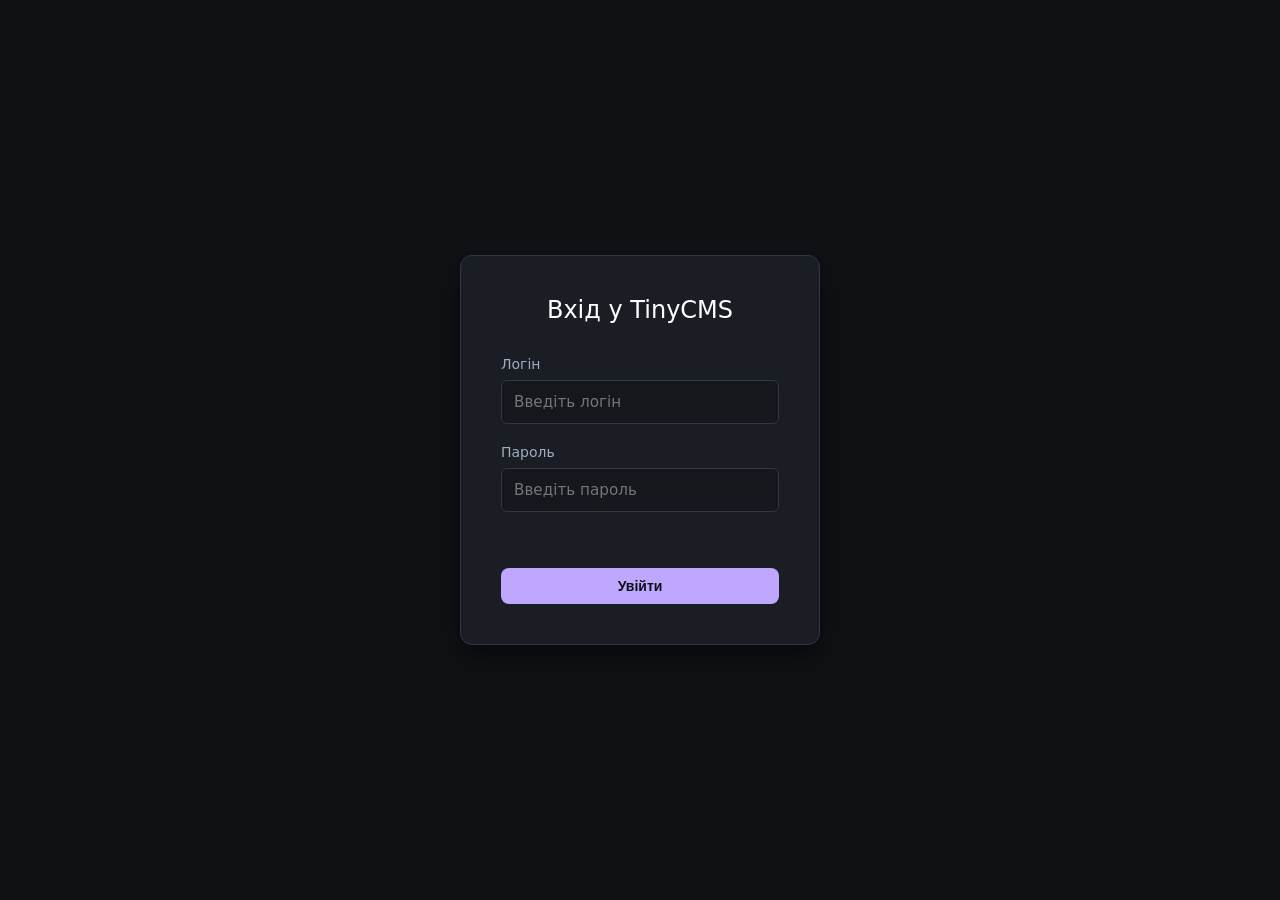
==== commit 5a96d998: "fix: make login card adaptive,empty placeholders,enforce dark theme" ====
--- a/admin/index.html
+++ b/admin/index.html
@@ -5,7 +5,7 @@
     <meta charset="UTF-8">
     <meta name="viewport" content="width=device-width, initial-scale=1.0">
     <title>CMS Admin Panel</title>
-    <link rel="stylesheet" href="admin.css">
+    <link rel="stylesheet" href="admin.css?v=2">
 </head>
 
 <body>
@@ -15,13 +15,12 @@
             <form id="loginForm">
                 <div class="form-group">
                     <label>Логін</label>
-                    <input type="text" id="loginUsername" class="form-control" placeholder="Введіть логін (admin)"
-                        required>
+                    <input type="text" id="loginUsername" class="form-control" placeholder="Введіть логін" required>
                 </div>
                 <div class="form-group">
                     <label>Пароль</label>
-                    <input type="password" id="loginPassword" class="form-control"
-                        placeholder="Введіть пароль (password123)" required>
+                    <input type="password" id="loginPassword" class="form-control" placeholder="Введіть пароль"
+                        required>
                 </div>
                 <div id="loginError" class="login-error"></div>
                 <button type="submit" class="btn btn-primary" style="width: 100%;">Увійти</button>
@@ -44,7 +43,7 @@
         </div>
     </div>
 
-    <script src="admin.js"></script>
+    <script src="admin.js?v=2"></script>
 </body>
 
 </html>
--- a/admin/admin.css
+++ b/admin/admin.css
@@ -11,11 +11,18 @@
   --error: #FF6B6B;
 }
 
+*,
+*::before,
+*::after {
+  box-sizing: border-box;
+}
+
 body {
   margin: 0;
   font-family: system-ui, -apple-system, sans-serif;
   background-color: var(--bg-color);
   color: var(--text-main);
+  min-height: 100vh;
 }
 
 .login-container {
@@ -32,7 +39,7 @@
   border-radius: var(--radius);
   box-shadow: 0 10px 25px rgba(0, 0, 0, 0.5);
   width: 100%;
-  max-width: 400px;
+  max-width: 360px;
   border: 1px solid var(--border);
 }
 
